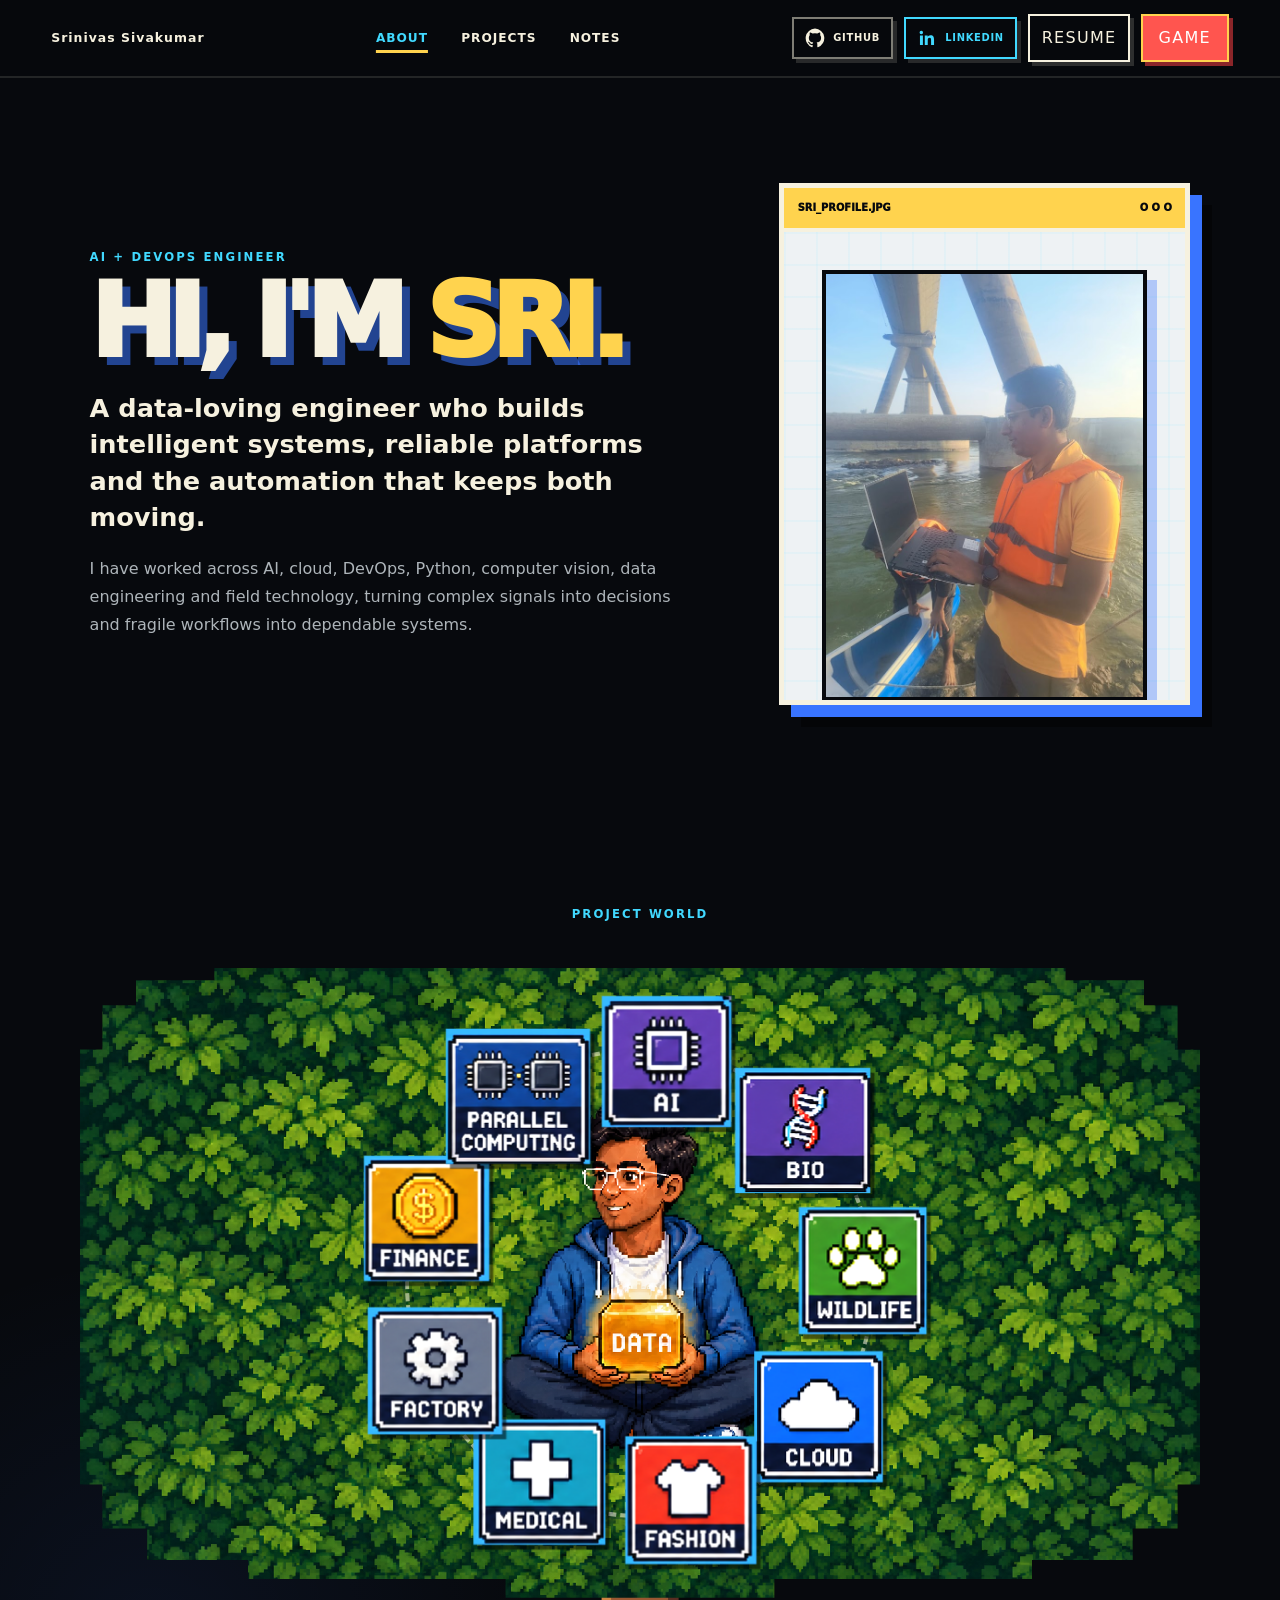
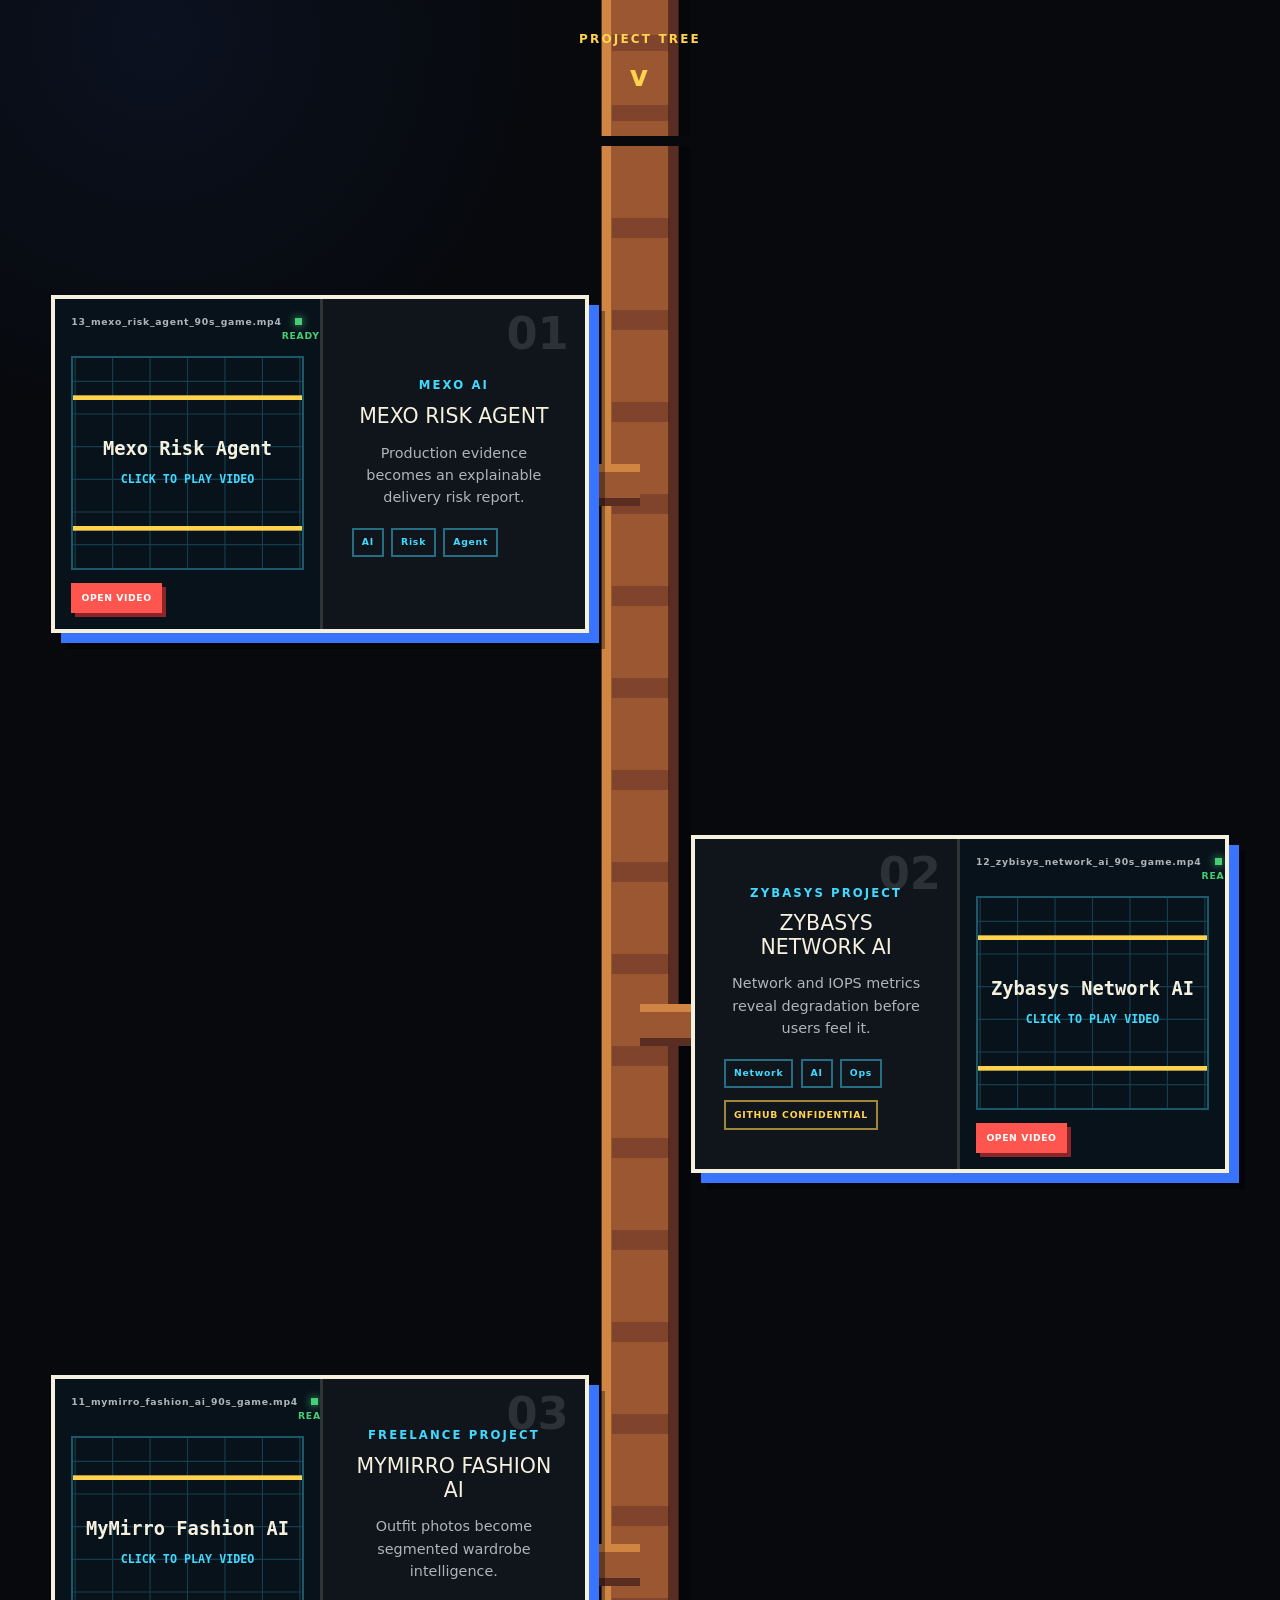
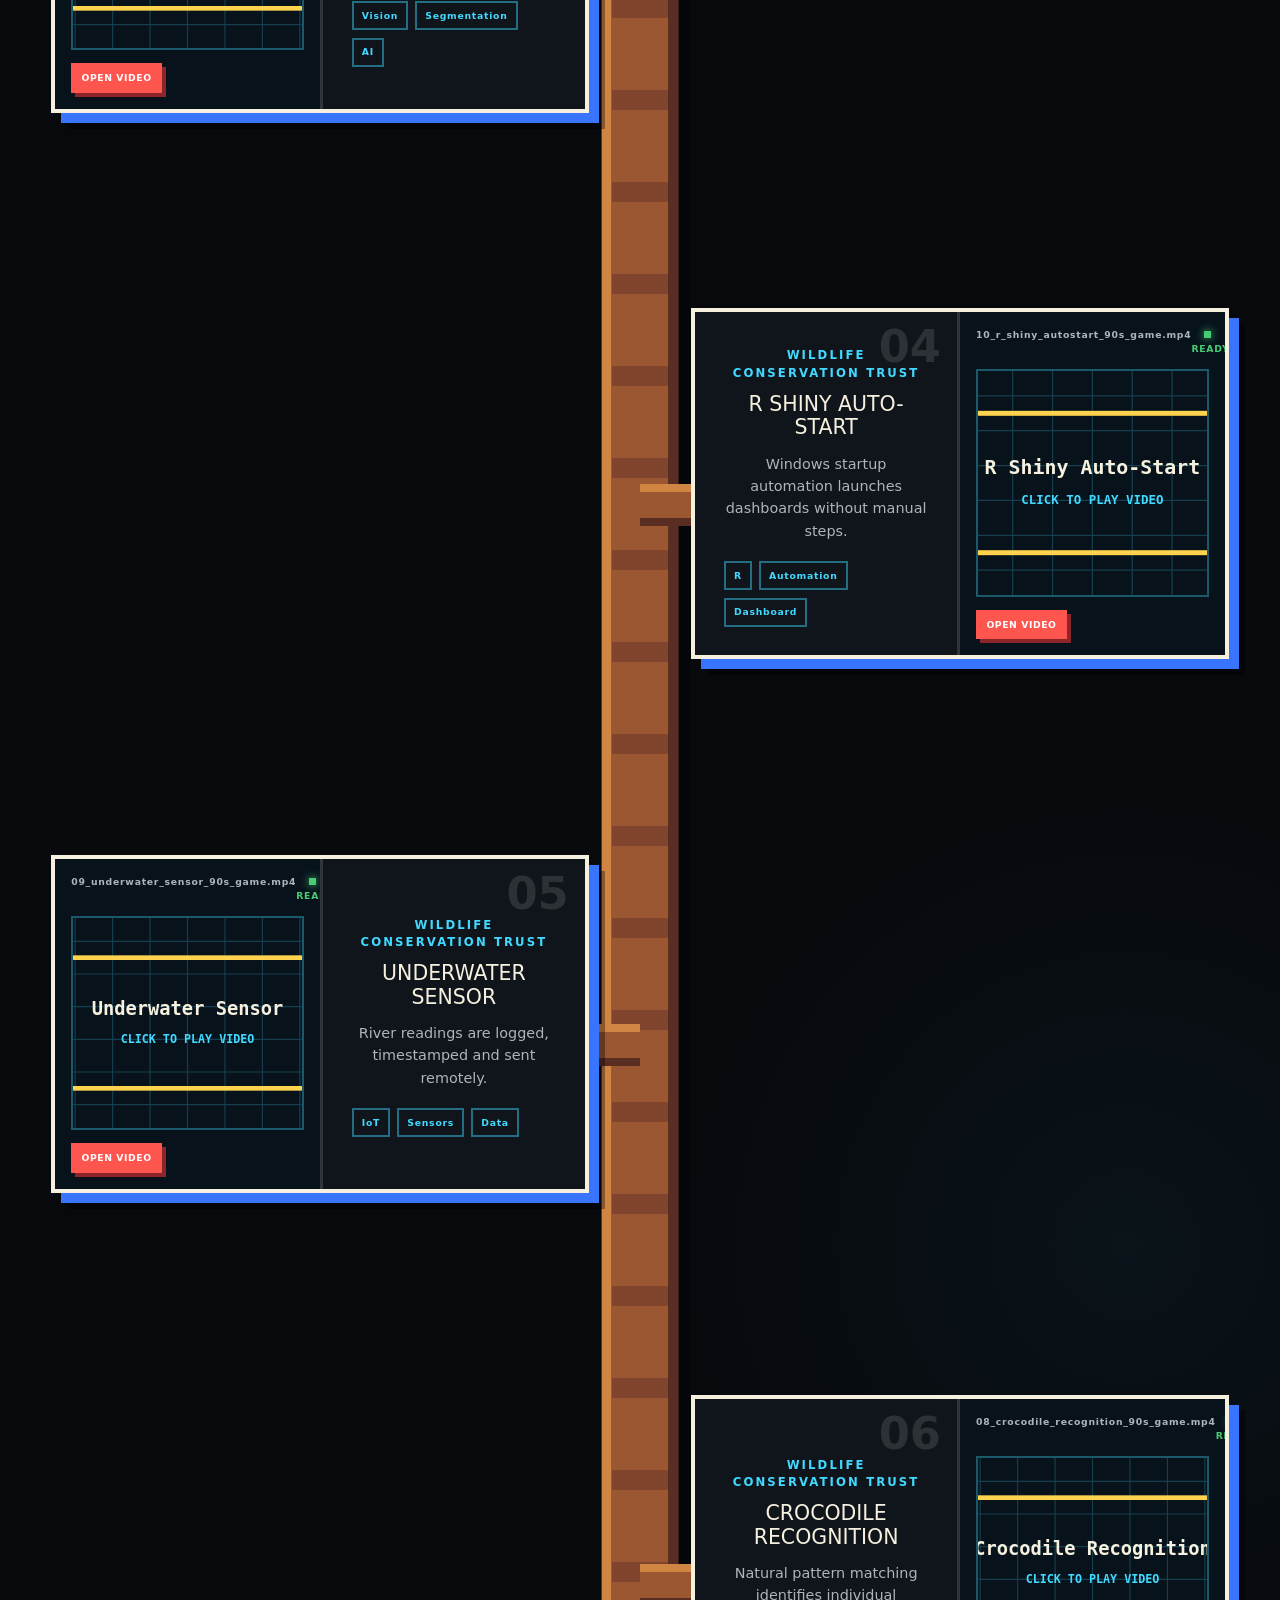
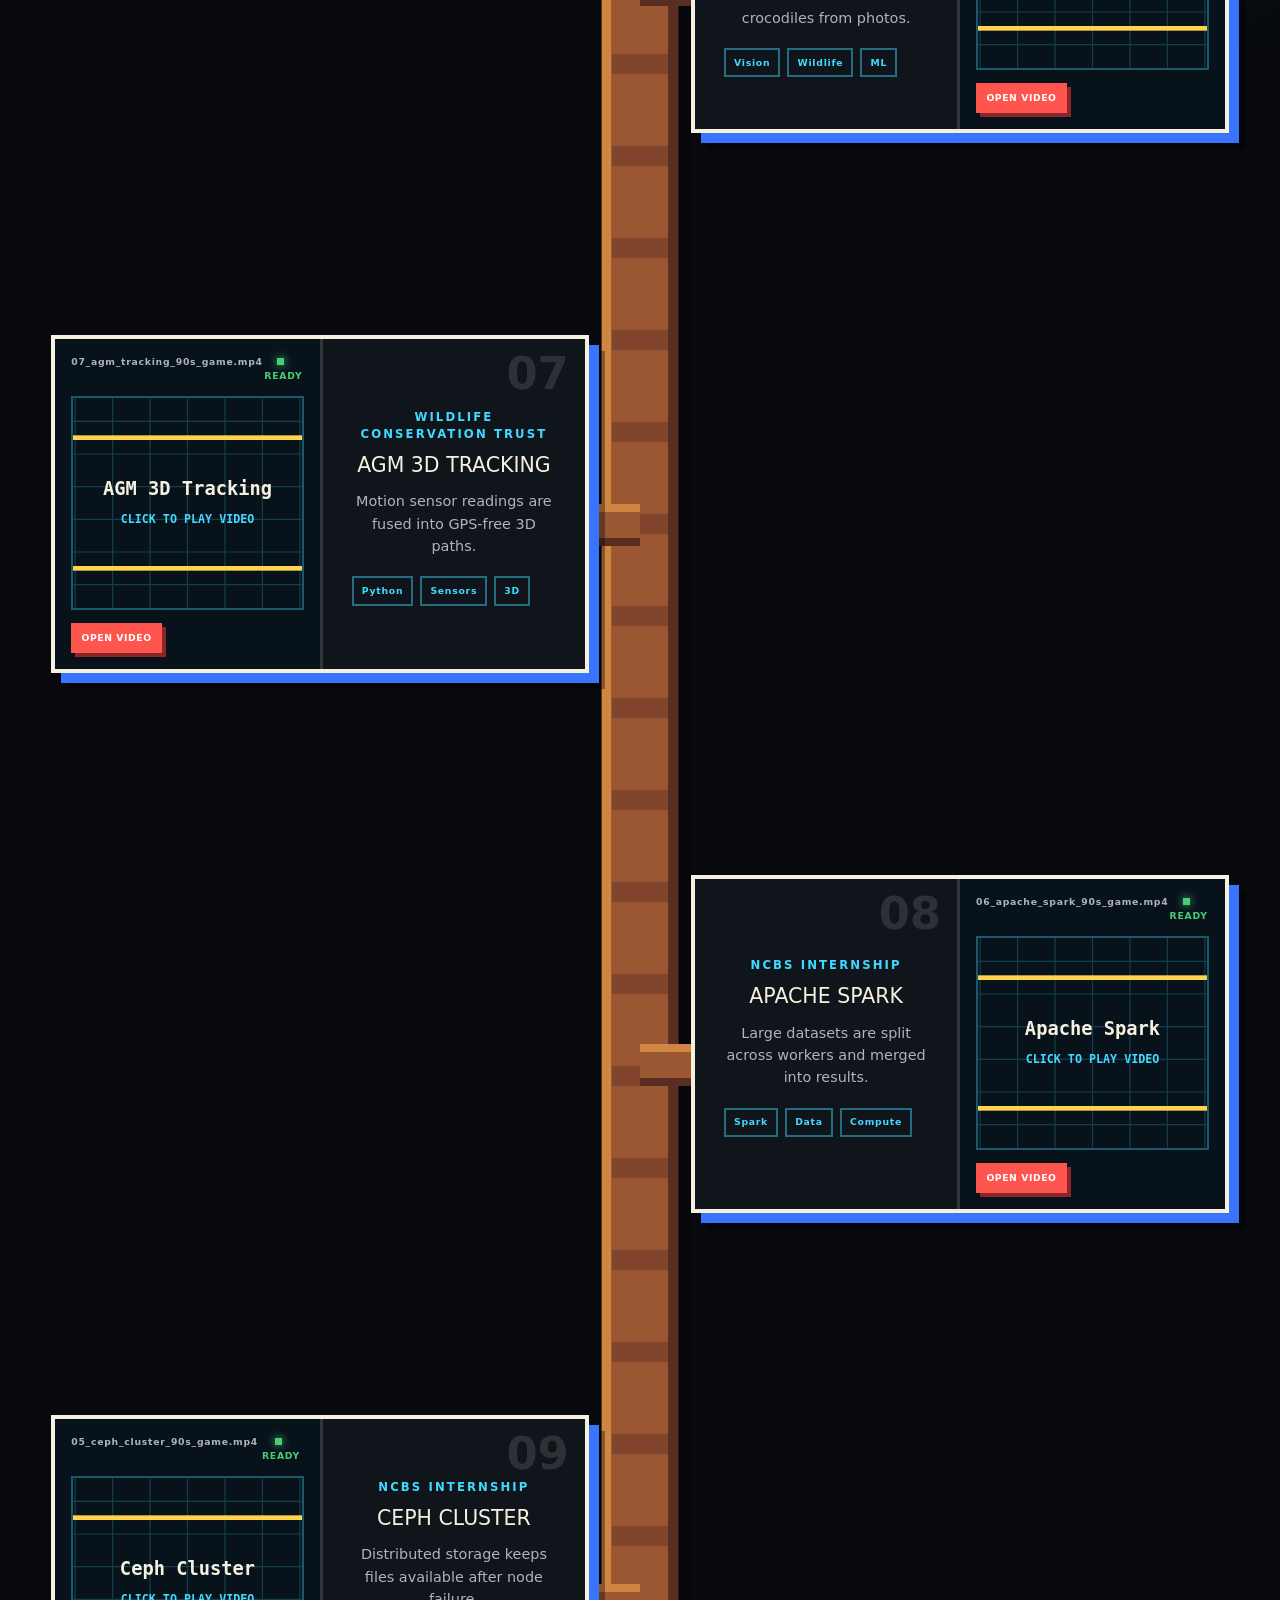
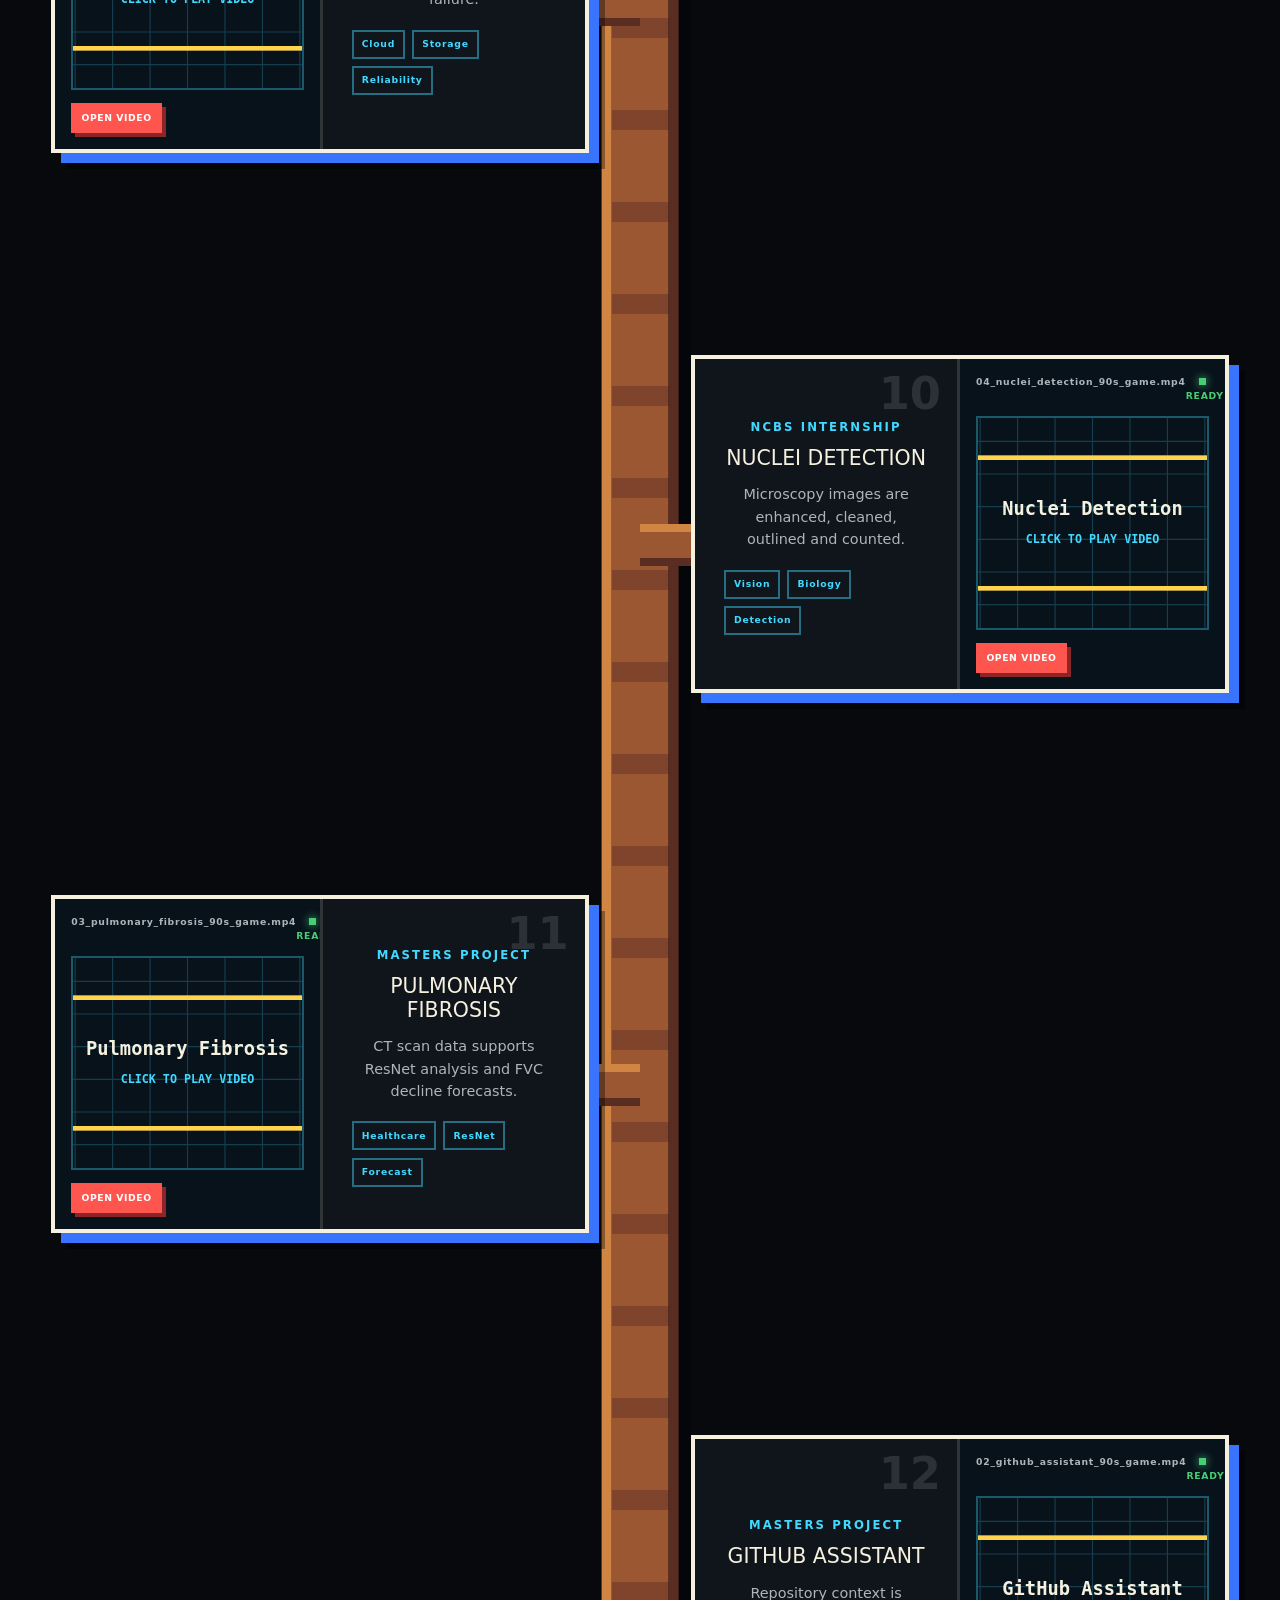
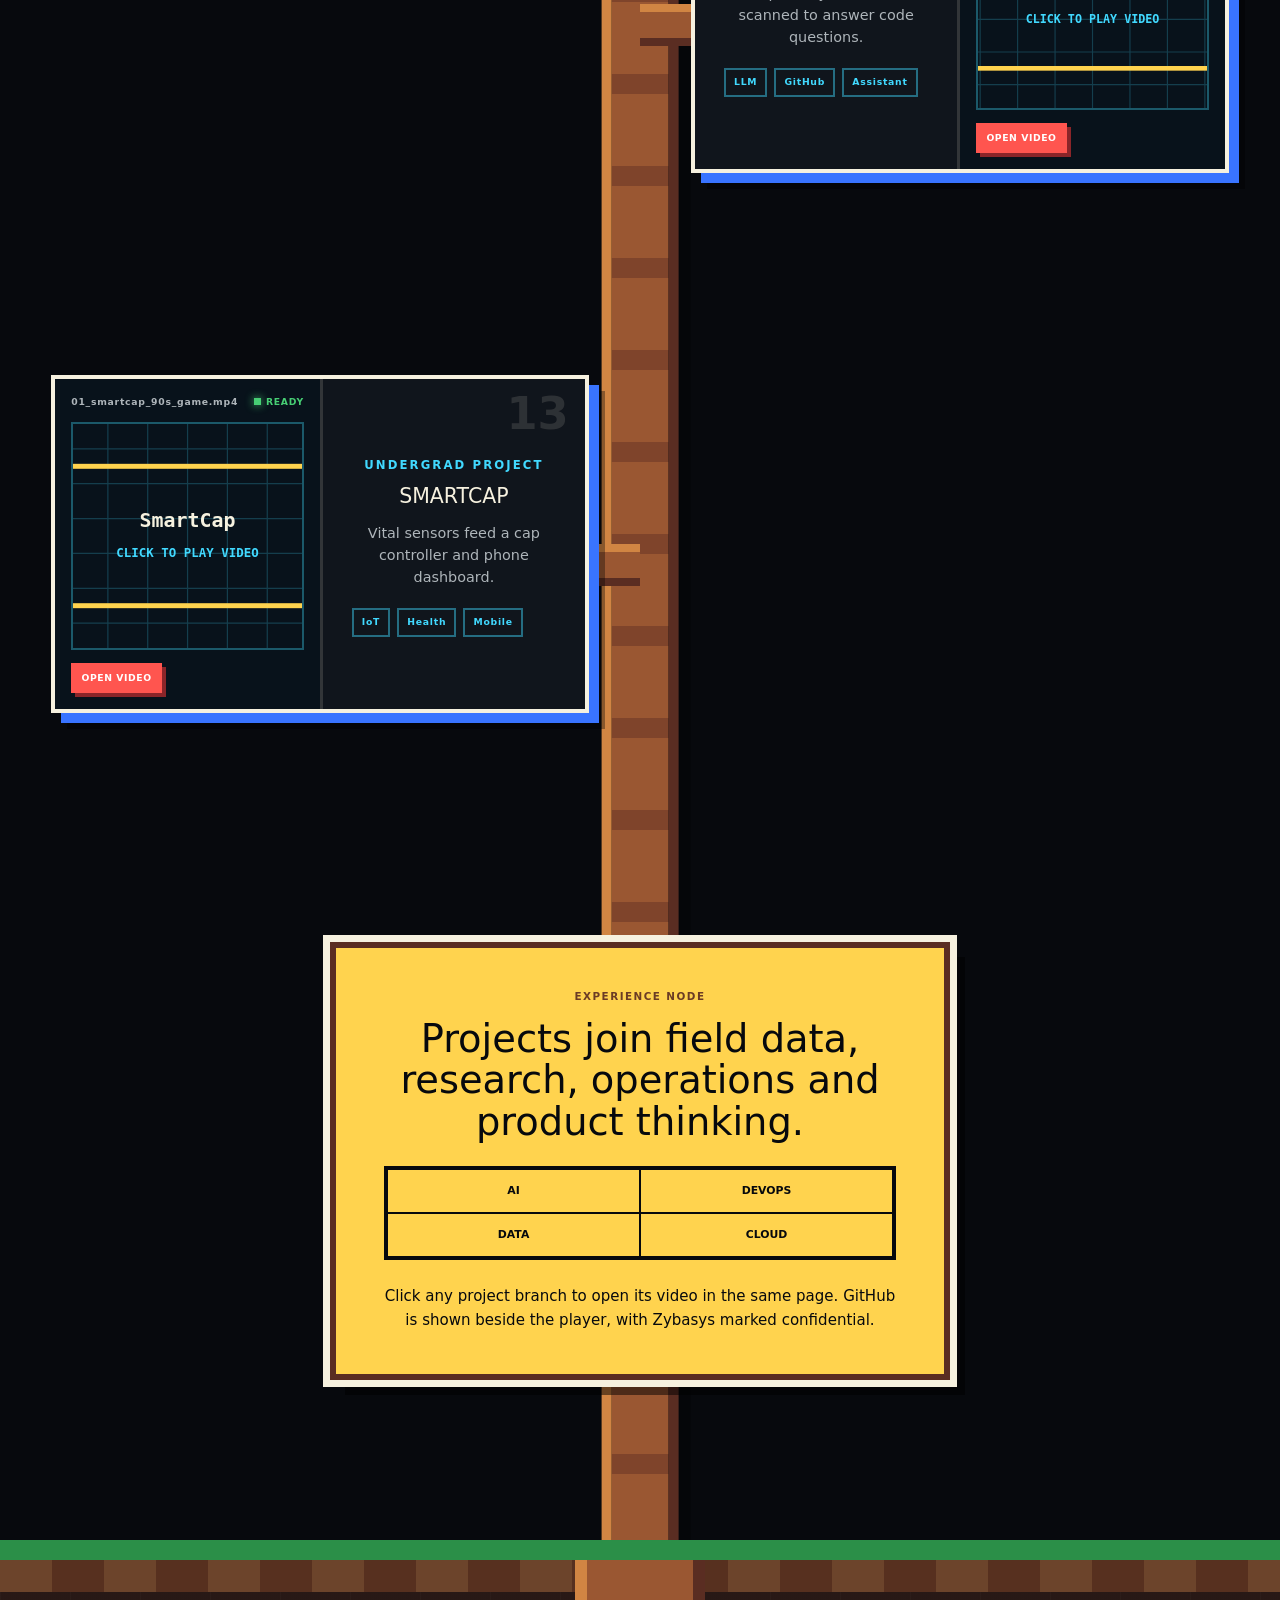
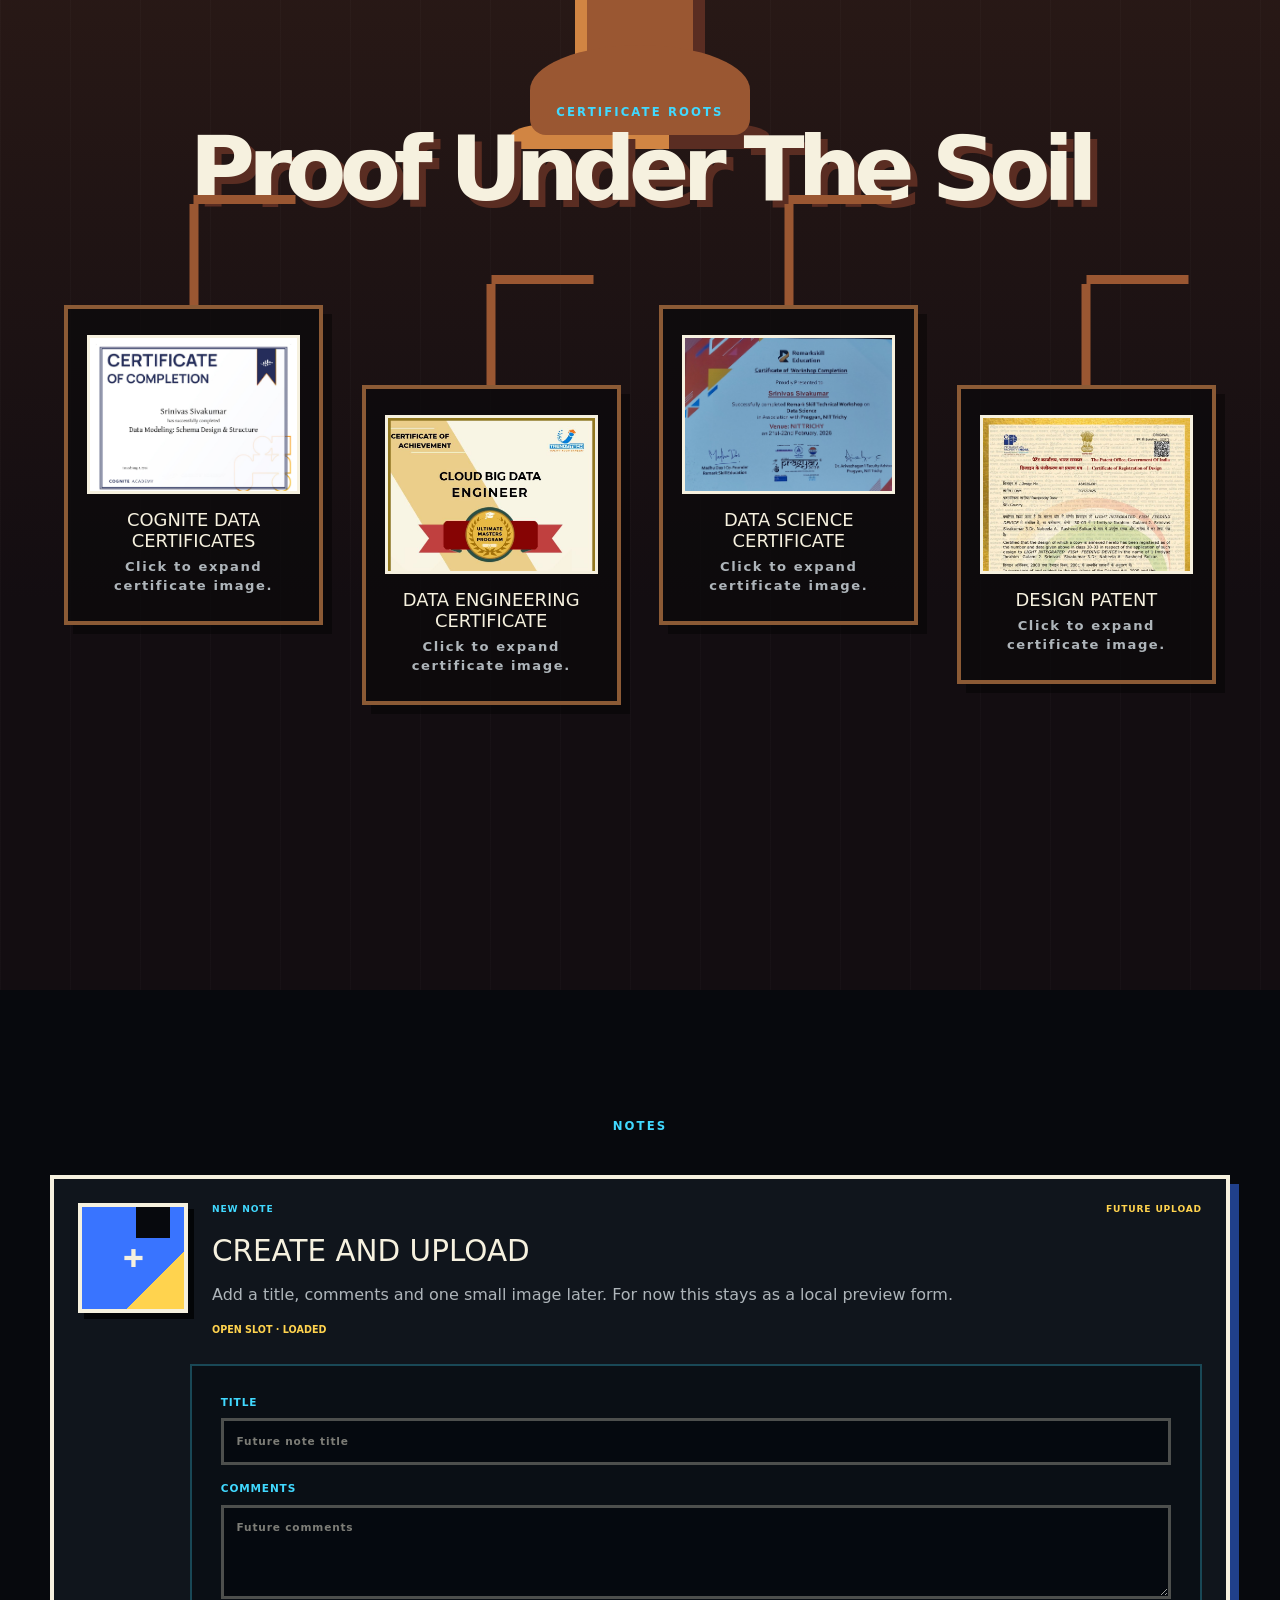
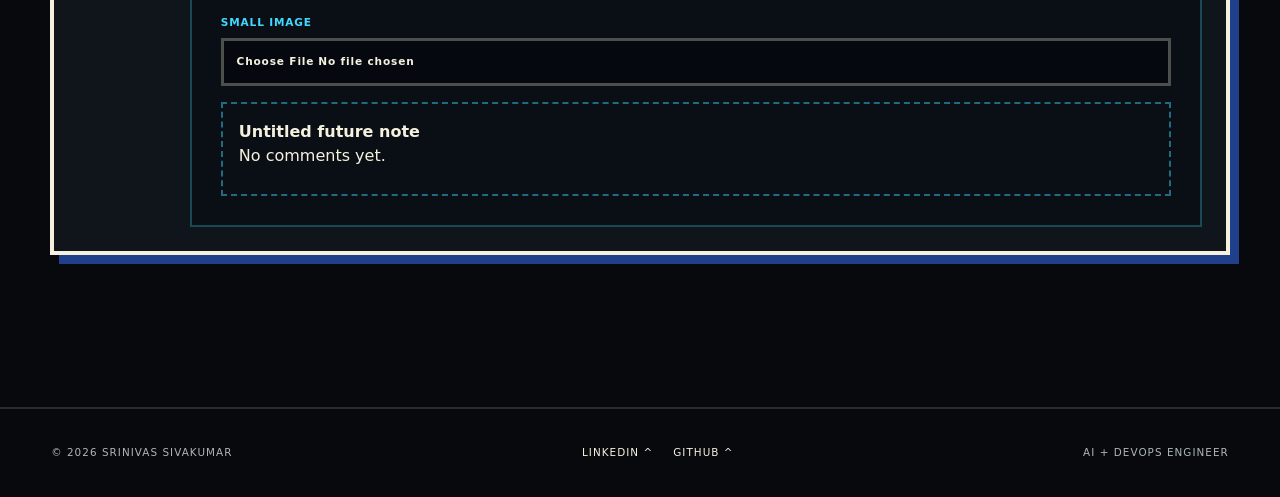
==== index.html @ 4caf58b6 "Publish portfolio" ====
<!DOCTYPE html>
<html lang="en">
<head>
  <meta charset="utf-8">
  <meta name="viewport" content="width=device-width, initial-scale=1">
  <title>Sri 90s Game Portfolio</title>
  <meta name="description" content="Srinivas Sivakumar's scrollable 90s game-inspired AI, data and DevOps portfolio.">
  <link rel="stylesheet" href="index-Bgo71Hl6.css">
  <link rel="stylesheet" href="portfolio-overrides.css">
</head>
<body class="antialiased">
  <header class="site-header">
    <a href="#about" class="brand" aria-label="Srinivas Sivakumar portfolio home">Srinivas Sivakumar</a>
    <nav aria-label="Primary navigation">
      <a href="#about" class="active">About</a>
      <a href="#projects">Projects</a>
      <a href="#notes">Notes</a>
    </nav>
    <div class="header-actions">
      <a class="social-link github-link" href="https://github.com/srinivassivakumar" target="_blank" rel="noreferrer" aria-label="Open Sri's GitHub profile">
        <svg aria-hidden="true" viewBox="0 0 24 24"><path fill="currentColor" d="M12 .7A11.5 11.5 0 0 0 8.36 23c.58.1.79-.25.79-.56v-2.02c-3.24.7-3.92-1.38-3.92-1.38-.53-1.35-1.29-1.71-1.29-1.71-1.05-.72.08-.71.08-.71 1.17.08 1.78 1.2 1.78 1.2 1.04 1.78 2.72 1.27 3.38.97.1-.75.4-1.27.74-1.56-2.58-.3-5.3-1.3-5.3-5.68 0-1.26.45-2.28 1.19-3.09-.12-.29-.52-1.47.11-3.05 0 0 .97-.31 3.16 1.18a10.9 10.9 0 0 1 5.76 0C17.03 5.1 18 5.42 18 5.42c.63 1.58.23 2.76.11 3.05.74.81 1.19 1.83 1.19 3.09 0 4.39-2.72 5.38-5.31 5.67.42.36.79 1.07.79 2.16v3.05c0 .31.21.67.8.56A11.5 11.5 0 0 0 12 .7Z"></path></svg>
        <span>GITHUB</span>
      </a>
      <a class="social-link linkedin-link" href="https://www.linkedin.com/in/srinivas-siva/" target="_blank" rel="noreferrer" aria-label="Open Sri's LinkedIn profile">
        <svg aria-hidden="true" viewBox="0 0 24 24"><path fill="currentColor" d="M20.45 20.45h-3.56v-5.57c0-1.33-.03-3.04-1.85-3.04-1.85 0-2.14 1.45-2.14 2.94v5.67H9.34V8.98h3.42v1.57h.05c.47-.9 1.64-1.85 3.37-1.85 3.61 0 4.27 2.37 4.27 5.46v6.29ZM5.32 7.41a2.07 2.07 0 1 1 0-4.13 2.07 2.07 0 0 1 0 4.13Zm1.78 13.04H3.54V8.98H7.1v11.47Z"></path></svg>
        <span>LINKEDIN</span>
      </a>
      <button class="header-button" type="button" data-open-resume>RESUME</button>
      <button class="header-button game-button" type="button" data-open-game>GAME</button>
    </div>
  </header>

  <main id="top">
    <section id="about" class="about-page page-section" aria-labelledby="about-title">
      <div class="about-hero">
        <div class="about-copy">
          <p class="eyebrow">AI + DEVOPS ENGINEER</p>
          <h1 id="about-title">Hi, I'm <span>Sri.</span></h1>
          <p class="about-lead">A data-loving engineer who builds intelligent systems, reliable platforms and the automation that keeps both moving.</p>
          <p class="about-detail">I have worked across AI, cloud, DevOps, Python, computer vision, data engineering and field technology, turning complex signals into decisions and fragile workflows into dependable systems.</p>
        </div>
        <div class="about-portrait" aria-label="Portrait of Sri">
          <div class="portrait-window">
            <div class="window-bar"><span>SRI_PROFILE.JPG</span><span>O O O</span></div>
            <div class="portrait-scene real-photo-scene">
              <img src="srimage.jpg" alt="Srinivas Sivakumar working on a laptop" class="real-portrait">
            </div>
          </div>
        </div>
      </div>

    </section>

    <section id="projects" class="project-page page-section" aria-label="Projects">
      <section class="project-hero">
        <p class="eyebrow">PROJECT WORLD</p>
        <div class="domain-canopy" aria-label="Sri at the center of project domains in a pixel-art tree canopy">
          <img src="domain-tree-canopy-v3.png" alt="Sri holding data at the center of an animated domain orbit" class="domain-canopy-art">
          <div class="domain-orbit" aria-hidden="true">
            <div class="orbit-track"></div>
            <div class="orbit-wheel" id="domainWheel"></div>
          </div>
          <ol class="domain-accessible-list" id="domainList"></ol>
          <span class="canopy-trunk-bridge" aria-hidden="true"></span>
        </div>
        <a href="#project-tree" class="scroll-cue">
          PROJECT TREE
          <span class="scroll-arrow">v</span>
        </a>
      </section>

      <section id="project-tree" class="journey" aria-label="Project tree from recent to oldest">
        <div id="projectRows"></div>
        <article class="experience-node">
          <p>EXPERIENCE NODE</p>
          <h2>Projects join field data, research, operations and product thinking.</h2>
          <div class="experience-grid">
            <span>AI</span>
            <span>DEVOPS</span>
            <span>DATA</span>
            <span>CLOUD</span>
          </div>
          <p class="experience-copy">Click any project branch to open its video in the same page. GitHub is shown beside the player, with Zybasys marked confidential.</p>
        </article>
      </section>

      <section class="underground" aria-labelledby="cert-title">
        <div class="ground-line"></div>
        <div class="root-hub"></div>
        <p class="eyebrow">CERTIFICATE ROOTS</p>
        <h2 id="cert-title">Proof Under The Soil</h2>
        <div class="roots-grid" id="certificateRoots"></div>
      </section>
    </section>

    <section id="notes" class="notes-page page-section" aria-label="Notes">
      <section class="notes-hero">
        <p class="eyebrow">NOTES</p>
      </section>
      <section class="save-slots" aria-label="Create a future note">
        <details class="note-card" open>
          <summary>
            <span class="save-icon"><span>+</span></span>
            <span class="note-summary">
              <span class="note-meta"><span>NEW NOTE</span><span>FUTURE UPLOAD</span></span>
              <h2>Create and Upload</h2>
              <p>Add a title, comments and one small image later. For now this stays as a local preview form.</p>
              <span class="open-note">OPEN SLOT</span>
            </span>
          </summary>
          <div class="note-body note-form">
            <label>
              Title
              <input id="noteTitle" type="text" placeholder="Future note title">
            </label>
            <label>
              Comments
              <textarea id="noteComments" rows="4" placeholder="Future comments"></textarea>
            </label>
            <label>
              Small Image
              <input id="noteImage" type="file" accept="image/*">
            </label>
            <div class="note-preview" id="notePreview" aria-live="polite"></div>
          </div>
        </details>
      </section>
    </section>
  </main>

  <footer>
    <span>© 2026 SRINIVAS SIVAKUMAR</span>
    <div class="footer-links">
      <a href="https://www.linkedin.com/in/srinivas-siva/" target="_blank" rel="noreferrer">LINKEDIN ^</a>
      <a href="https://github.com/srinivassivakumar" target="_blank" rel="noreferrer">GITHUB ^</a>
    </div>
    <span>AI + DEVOPS ENGINEER</span>
  </footer>

  <div class="modal-overlay" id="resumeModal" role="dialog" aria-modal="true" aria-labelledby="resumeModalTitle" hidden>
    <div class="media-modal resume-modal">
      <div class="modal-titlebar">
        <div><span>PDF VIEWER</span><strong id="resumeModalTitle">Resume_Srinivas_Sivakumar.pdf</strong></div>
        <div class="modal-actions">
          <a class="modal-download" href="Resume_Srinivas_Sivakumar.pdf" download>DOWNLOAD PDF</a>
          <button type="button" data-close-modal aria-label="Close resume">x</button>
        </div>
      </div>
      <object data="Resume_Srinivas_Sivakumar.pdf" type="application/pdf">
        <p>Your browser cannot preview the PDF here. Use the download button above.</p>
      </object>
    </div>
  </div>

  <div class="modal-overlay" id="projectModal" role="dialog" aria-modal="true" aria-labelledby="projectModalTitle" hidden>
    <div class="media-modal project-video-modal">
      <div class="modal-titlebar">
        <div><span>PROJECT VIDEO</span><strong id="projectModalTitle">Project</strong></div>
        <button type="button" data-close-modal aria-label="Close project video">x</button>
      </div>
      <div class="project-modal-body">
        <video id="projectVideo" controls playsinline></video>
        <aside>
          <a id="projectGithub" class="github-badge" target="_blank" rel="noreferrer">
            <svg aria-hidden="true" viewBox="0 0 24 24"><path fill="currentColor" d="M12 .7A11.5 11.5 0 0 0 8.36 23c.58.1.79-.25.79-.56v-2.02c-3.24.7-3.92-1.38-3.92-1.38-.53-1.35-1.29-1.71-1.29-1.71-1.05-.72.08-.71.08-.71 1.17.08 1.78 1.2 1.78 1.2 1.04 1.78 2.72 1.27 3.38.97.1-.75.4-1.27.74-1.56-2.58-.3-5.3-1.3-5.3-5.68 0-1.26.45-2.28 1.19-3.09-.12-.29-.52-1.47.11-3.05 0 0 .97-.31 3.16 1.18a10.9 10.9 0 0 1 5.76 0C17.03 5.1 18 5.42 18 5.42c.63 1.58.23 2.76.11 3.05.74.81 1.19 1.83 1.19 3.09 0 4.39-2.72 5.38-5.31 5.67.42.36.79 1.07.79 2.16v3.05c0 .31.21.67.8.56A11.5 11.5 0 0 0 12 .7Z"></path></svg>
            <span>OPEN GITHUB</span>
          </a>
          <p id="projectConfidential" class="private-note" hidden>CONFIDENTIAL</p>
          <p id="projectMeta"></p>
        </aside>
      </div>
    </div>
  </div>

  <div class="modal-overlay" id="certificateModal" role="dialog" aria-modal="true" aria-labelledby="certificateModalTitle" hidden>
    <div class="media-modal certificate-modal">
      <div class="modal-titlebar">
        <div><span>CERTIFICATE</span><strong id="certificateModalTitle">Certificate</strong></div>
        <button type="button" data-close-modal aria-label="Close certificate">x</button>
      </div>
      <img id="certificateImage" alt="">
      <a id="certificateLink" class="modal-download" target="_blank" rel="noreferrer">OPEN LINKEDIN POST</a>
    </div>
  </div>

  <div class="game-overlay transparent-game" id="gameOverlay" role="dialog" aria-modal="true" aria-labelledby="gameTitle" hidden>
    <div class="game-shell">
      <div class="game-titlebar">
        <div><span>TECH BREAKER</span><strong id="gameTitle">QUESTION ARKANOID</strong></div>
        <button type="button" data-close-game aria-label="Close game">x</button>
      </div>
      <div class="game-hud" aria-live="polite">
        <span>SCORE <strong id="gameScore">0</strong></span>
        <span>QUESTION <strong id="gameRound">01</strong></span>
        <span>PADDLE <strong id="gamePaddle">100%</strong></span>
        <span>SPEED <strong id="gameSpeed">1.0x</strong></span>
      </div>
      <div class="game-question-bar">
        <span id="questionTopic">AI</span>
        <strong id="questionText">Break a brick to release two answer drops.</strong>
      </div>
      <div class="game-stage">
        <canvas id="gameCanvas" width="820" height="470" aria-label="Arkanoid answer-catching game board"></canvas>
        <div class="game-panel intro-panel" id="gameIntro">
          <p class="eyebrow">READY?</p>
          <h2>BREAK BRICK.<br>CATCH ANSWER.</h2>
          <p>Break a brick, keep the ball alive, and catch the correct falling answer. Right answers rebuild the paddle; wrong answers make it smaller.</p>
          <button type="button" id="startGame">START GAME</button>
          <span>LEFT / RIGHT / MOUSE / TOUCH</span>
        </div>
      </div>
      <p class="game-help">Questions and answer positions are shuffled. Every broken brick adds a small speed increase. Escape closes the game.</p>
    </div>
  </div>

  <script src="portfolio-actions.js"></script>
</body>
</html>
---- index-Bgo71Hl6.css ----
/*! tailwindcss v4.2.1 | MIT License | https://tailwindcss.com */
@layer theme{:root,:host{--font-sans:ui-sans-serif, system-ui, sans-serif, "Apple Color Emoji", "Segoe UI Emoji", "Segoe UI Symbol", "Noto Color Emoji";--font-mono:ui-monospace, SFMono-Regular, Menlo, Monaco, Consolas, "Liberation Mono", "Courier New", monospace;--spacing:.25rem;--default-font-family:var(--font-sans);--default-mono-font-family:var(--font-mono)}}@layer base{*,:after,:before,::backdrop{box-sizing:border-box;border:0 solid;margin:0;padding:0}::file-selector-button{box-sizing:border-box;border:0 solid;margin:0;padding:0}html,:host{-webkit-text-size-adjust:100%;tab-size:4;line-height:1.5;font-family:var(--default-font-family,ui-sans-serif, system-ui, sans-serif, "Apple Color Emoji", "Segoe UI Emoji", "Segoe UI Symbol", "Noto Color Emoji");font-feature-settings:var(--default-font-feature-settings,normal);font-variation-settings:var(--default-font-variation-settings,normal);-webkit-tap-highlight-color:transparent}hr{height:0;color:inherit;border-top-width:1px}abbr:where([title]){-webkit-text-decoration:underline dotted;text-decoration:underline dotted}h1,h2,h3,h4,h5,h6{font-size:inherit;font-weight:inherit}a{color:inherit;-webkit-text-decoration:inherit;-webkit-text-decoration:inherit;-webkit-text-decoration:inherit;-webkit-text-decoration:inherit;text-decoration:inherit}b,strong{font-weight:bolder}code,kbd,samp,pre{font-family:var(--default-mono-font-family,ui-monospace, SFMono-Regular, Menlo, Monaco, Consolas, "Liberation Mono", "Courier New", monospace);font-feature-settings:var(--default-mono-font-feature-settings,normal);font-variation-settings:var(--default-mono-font-variation-settings,normal);font-size:1em}small{font-size:80%}sub,sup{vertical-align:baseline;font-size:75%;line-height:0;position:relative}sub{bottom:-.25em}sup{top:-.5em}table{text-indent:0;border-color:inherit;border-collapse:collapse}:-moz-focusring{outline:auto}progress{vertical-align:baseline}summary{display:list-item}ol,ul,menu{list-style:none}img,svg,video,canvas,audio,iframe,embed,object{vertical-align:middle;display:block}img,video{max-width:100%;height:auto}button,input,select,optgroup,textarea{font:inherit;font-feature-settings:inherit;font-variation-settings:inherit;letter-spacing:inherit;color:inherit;opacity:1;background-color:#0000;border-radius:0}::file-selector-button{font:inherit;font-feature-settings:inherit;font-variation-settings:inherit;letter-spacing:inherit;color:inherit;opacity:1;background-color:#0000;border-radius:0}:where(select:is([multiple],[size])) optgroup{font-weight:bolder}:where(select:is([multiple],[size])) optgroup option{padding-inline-start:20px}::file-selector-button{margin-inline-end:4px}::placeholder{opacity:1}@supports (not ((-webkit-appearance:-apple-pay-button))) or (contain-intrinsic-size:1px){::placeholder{color:currentColor}@supports (color:color-mix(in lab, red, red)){::placeholder{color:color-mix(in oklab, currentcolor 50%, transparent)}}}textarea{resize:vertical}::-webkit-search-decoration{-webkit-appearance:none}::-webkit-date-and-time-value{min-height:1lh;text-align:inherit}::-webkit-datetime-edit{display:inline-flex}::-webkit-datetime-edit-fields-wrapper{padding:0}::-webkit-datetime-edit{padding-block:0}::-webkit-datetime-edit-year-field{padding-block:0}::-webkit-datetime-edit-month-field{padding-block:0}::-webkit-datetime-edit-day-field{padding-block:0}::-webkit-datetime-edit-hour-field{padding-block:0}::-webkit-datetime-edit-minute-field{padding-block:0}::-webkit-datetime-edit-second-field{padding-block:0}::-webkit-datetime-edit-millisecond-field{padding-block:0}::-webkit-datetime-edit-meridiem-field{padding-block:0}::-webkit-calendar-picker-indicator{line-height:1}:-moz-ui-invalid{box-shadow:none}button,input:where([type=button],[type=reset],[type=submit]){appearance:button}::file-selector-button{appearance:button}::-webkit-inner-spin-button{height:auto}::-webkit-outer-spin-button{height:auto}[hidden]:where(:not([hidden=until-found])){display:none!important}}@layer components;@layer utilities{.invisible{visibility:hidden}.visible{visibility:visible}.relative{position:relative}.static{position:static}.start{inset-inline-start:var(--spacing)}.isolate{isolation:isolate}.container{width:100%}@media (width>=40rem){.container{max-width:40rem}}@media (width>=48rem){.container{max-width:48rem}}@media (width>=64rem){.container{max-width:64rem}}@media (width>=80rem){.container{max-width:80rem}}@media (width>=96rem){.container{max-width:96rem}}.table{display:table}.shrink{flex-shrink:1}.antialiased{-webkit-font-smoothing:antialiased;-moz-osx-font-smoothing:grayscale}}:root{--ink:#07090d;--panel:#10151c;--panel-soft:#171f29;--paper:#f6f1df;--muted:#aeb5ba;--cyan:#41d9ff;--blue:#3974ff;--yellow:#ffd34e;--red:#ff554f;--green:#47ce74;--leaf-dark:#123e2a;--leaf:#217b44;--leaf-light:#53b65e;--wood-dark:#5a2d22;--wood:#9a5732;--wood-light:#d18543}*{box-sizing:border-box}html{scroll-behavior:smooth;background:var(--ink)}body{background:radial-gradient(circle at 12% 14%, #3974ff14, transparent 24rem), radial-gradient(circle at 88% 38%, #41d9ff0d, transparent 28rem), var(--ink);color:var(--paper);font-family:var(--font-geist-mono), "Courier New", monospace;margin:0;overflow-x:hidden}a{color:inherit;text-decoration:none}button,a{-webkit-tap-highlight-color:transparent}::selection{color:var(--ink);background:var(--yellow)}.site-header{z-index:50;-webkit-backdrop-filter:blur(18px);backdrop-filter:blur(18px);background:#07090de6;border-bottom:2px solid #f6f1df1f;align-items:center;gap:clamp(1.25rem,4vw,4rem);min-height:78px;padding:0 clamp(1rem,4vw,4rem);display:flex;position:sticky;top:0}.brand{letter-spacing:.08em;flex:none;font-weight:900}.brand span{color:var(--cyan)}.site-header nav{letter-spacing:.08em;text-transform:uppercase;align-items:center;gap:clamp(1rem,2.6vw,2.8rem);margin:0 auto;font-size:.76rem;font-weight:700;display:flex}.header-actions{flex:none;align-items:center;gap:.65rem;display:flex}.social-link{letter-spacing:.07em;border:2px solid #f6f1df80;align-items:center;gap:.5rem;min-height:42px;padding:.5rem .72rem;font-size:.62rem;font-weight:900;display:inline-flex;box-shadow:4px 4px #f6f1df24}.social-link svg{flex:none;width:20px;height:20px}.social-link.linkedin-link{border-color:var(--cyan);color:var(--cyan)}.header-button{border:2px solid var(--paper);min-width:88px;color:var(--paper);font:900 .62rem/1 var(--font-geist-mono), monospace;letter-spacing:.08em;text-align:center;cursor:pointer;background:0 0;padding:.62rem .75rem;box-shadow:4px 4px #f6f1df29}.header-button.game-button{border-color:var(--yellow);background:var(--red);color:#fff;box-shadow:4px 4px #8b2529}.site-header a{transition:color .16s}.site-header a:hover,.site-header a:focus-visible,.site-header button:hover,.site-header button:focus-visible,.site-header .active{color:var(--cyan)}.site-header .active{text-decoration:underline;-webkit-text-decoration-color:var(--yellow);-webkit-text-decoration-color:var(--yellow);-webkit-text-decoration-color:var(--yellow);text-decoration-color:var(--yellow);text-underline-offset:8px;text-decoration-thickness:3px}.project-hero{text-align:center;flex-direction:column;justify-content:center;align-items:center;min-height:calc(100vh - 78px);padding:6rem 1.5rem 8rem;display:flex;position:relative}.project-hero:before{z-index:-1;content:"";background-image:linear-gradient(#41d9ff09 1px,#0000 1px),linear-gradient(90deg,#41d9ff09 1px,#0000 1px);background-size:48px 48px;position:absolute;inset:0;-webkit-mask-image:linear-gradient(#000 10%,#0000 92%);mask-image:linear-gradient(#000 10%,#0000 92%)}.eyebrow,.project-stage{color:var(--cyan);letter-spacing:.18em;text-transform:uppercase;margin:0;font-size:.73rem;font-weight:800}.project-hero h1,.underground>h2{color:var(--paper);font-family:var(--font-geist-mono), monospace;letter-spacing:-.08em;text-shadow:7px 7px #3974ff85;margin:.45rem 0 0;font-size:clamp(3rem,8vw,7.7rem);font-weight:900;line-height:.9}.hero-copy{width:min(740px,92vw);color:var(--muted);font-family:var(--font-geist-sans), Arial, sans-serif;margin:1.5rem auto 3.5rem;font-size:clamp(1rem,1.5vw,1.2rem);line-height:1.7}.domain-canopy{--orbit-radius:clamp(250px, 29vw, 350px);border:8px solid var(--paper);width:min(1120px,94vw);height:clamp(650px,72vw,860px);box-shadow:0 0 0 8px var(--blue), 18px 18px 0 #00000080;clip-path:polygon(3% 0,97% 0,97% 2%,100% 2%,100% 98%,97% 98%,97% 100%,3% 100%,3% 98%,0 98%,0 2%,3% 2%);isolation:isolate;background:linear-gradient(#ffffff0b 2px,#0000 2px) 0 0/42px 42px,linear-gradient(90deg,#ffffff0b 2px,#0000 2px) 0 0/42px 42px,linear-gradient(#299ff1 0%,#54c7f2 70%,#90d97a 70%,#1c663c 72%,#111820 72%);margin:-1.25rem auto 0;position:relative;overflow:hidden}.canopy-sky,.domain-orbit,.orbit-wheel,.orbit-track{position:absolute;inset:0}.canopy-sky{z-index:-1}.pixel-cloud{width:52px;height:18px;image-rendering:pixelated;background:#ffffffe6;position:absolute;box-shadow:18px -14px #ffffffe6,40px 0 #ffffffe6,58px 0 #ffffffb8}.cloud-one{top:14%;left:8%}.cloud-two{top:8%;right:14%;transform:scale(.7)}.cloud-three{top:50%;right:5%;transform:scale(.55)}.domain-orbit{z-index:3;pointer-events:none}.orbit-track{width:calc(var(--orbit-radius) * 2);height:calc(var(--orbit-radius) * 2);border:4px dashed #ffffffc7;border-radius:50%;margin:auto;box-shadow:0 0 24px #ffffff29}.orbit-wheel{width:0;height:0;margin:auto;animation:40s linear infinite orbit-wheel}.orbit-node{--angle:90deg;--counter-angle:-90deg;--focus-delay:-40s;width:0;height:0;transform:rotate(var(--angle)) translateX(var(--orbit-radius));transform-origin:0 0;position:absolute}.domain-badge{color:#fff;width:clamp(92px,9vw,124px);min-height:clamp(74px,7.4vw,98px);transform:translate(-50%, -50%) rotate(var(--counter-angle));animation:40s linear infinite counter-orbit,40s linear infinite badge-focus;animation-delay:0s, var(--focus-delay);background:#452a8d;border:4px solid #f7f2df;place-items:center;animation-fill-mode:both;display:grid;position:absolute;top:0;left:0;overflow:hidden;box-shadow:0 0 0 4px #121927,7px 7px #00000061}.domain-icon{text-shadow:3px 3px #00000047;place-items:center;width:100%;min-height:47px;font-size:clamp(1.1rem,2.1vw,1.85rem);font-weight:1000;line-height:1;display:grid}.domain-name{letter-spacing:.04em;text-align:center;text-transform:uppercase;background:#111827;border-top:3px solid #ffffffd1;place-items:center;width:100%;min-height:28px;padding:.3rem .25rem;font-size:clamp(.55rem,.82vw,.74rem);font-weight:1000;line-height:1.1;display:grid}.badge-cyan{background:#168db5}.badge-green{background:#2f8e42}.badge-blue{background:#2c62c4}.badge-red{background:#cc473e}.badge-slate{background:#627084}.badge-gold{background:#d99012}.badge-indigo{background:#3640a1}.badge-orange{background:#e16c24}.avatar-stage{z-index:2;width:clamp(280px,37vw,475px);position:absolute;bottom:17%;right:50%;transform:translate(50%)}.avatar-glow{z-index:-1;filter:blur(12px);background:radial-gradient(circle,#ffd34e85,#41d9ff1f 48%,#0000 72%);border-radius:48%;position:absolute;inset:22% 17% 8%}.sri-canopy-avatar{filter:drop-shadow(10px 14px #080e1859);width:100%;height:auto;image-rendering:pixelated;display:block}.data-cube{z-index:3;aspect-ratio:1;color:#fff;letter-spacing:.05em;text-shadow:3px 3px #a53b13;place-items:center;width:30%;font-size:clamp(.8rem,1.4vw,1.2rem);font-weight:1000;display:grid;position:absolute;top:58%;right:50%;transform:translate(50%,-50%)rotate(-2deg)}.domain-spotlight{z-index:6;pointer-events:none;width:min(480px,86%);height:78px;position:absolute;bottom:2.4%;right:50%;transform:translate(50%)}.spotlight-item{border:4px solid var(--paper);opacity:0;animation:40s step-end infinite spotlight-cycle;animation-delay:var(--focus-delay);background:#080e18f0;grid-template-columns:auto 1fr;align-items:center;padding:.75rem 1.25rem;display:grid;position:absolute;inset:0;transform:translateY(16px)scale(.92);box-shadow:7px 7px #0006}.spotlight-item span{color:var(--cyan);letter-spacing:.12em;writing-mode:vertical-rl;font-size:.58rem;font-weight:900}.spotlight-item strong{letter-spacing:-.04em;text-transform:uppercase;font-size:clamp(1.25rem,3vw,2.15rem);font-weight:1000;line-height:.95}.spotlight-gold strong,.spotlight-orange strong{color:var(--yellow)}.spotlight-cyan strong,.spotlight-blue strong{color:var(--cyan)}.spotlight-green strong{color:#8dff9d}.spotlight-red strong{color:#ff9a92}.spotlight-violet strong,.spotlight-purple strong,.spotlight-indigo strong{color:#cbb8ff}.domain-accessible-list{clip:rect(0 0 0 0);white-space:nowrap;width:1px;height:1px;position:absolute;overflow:hidden}@keyframes orbit-wheel{to{transform:rotate(-360deg)}}@keyframes counter-orbit{to{rotate:360deg}}@keyframes badge-focus{0%,7%,to{filter:brightness(1.15);scale:1.22}10%,97%{filter:brightness(.82);scale:.82}}@keyframes spotlight-cycle{0%,9.9%{opacity:1;transform:translateY(0)scale(1)}10%,to{opacity:0;transform:translateY(16px)scale(.92)}}.scroll-cue{color:var(--yellow);letter-spacing:.18em;flex-direction:column;align-items:center;gap:.5rem;margin-top:2rem;font-size:.75rem;font-weight:900;display:flex}.scroll-arrow{font-size:1.75rem;animation:1.4s steps(2,end) infinite bob}@keyframes bob{50%{transform:translateY(8px)}}.journey{isolation:isolate;width:min(1500px,100%);margin:0 auto;padding:7rem clamp(1.25rem,4vw,4rem) 8rem;position:relative}.journey:before{z-index:-2;border-right:10px solid var(--wood-dark);border-left:10px solid var(--wood-light);background:repeating-linear-gradient(to bottom, var(--wood) 0, var(--wood) 72px, #7f442b 72px, #7f442b 92px);content:"";width:clamp(58px,6vw,92px);position:absolute;top:0;bottom:0;left:50%;transform:translate(-50%);box-shadow:12px 0 #00000047}.trunk-label{z-index:-1;border:3px solid var(--wood-dark);background:var(--yellow);width:fit-content;color:var(--ink);letter-spacing:.1em;box-shadow:5px 5px 0 var(--wood-dark);margin:0 auto 2rem;padding:.55rem .8rem;font-size:.66rem;font-weight:900;position:sticky;top:110px}.project-row{grid-template-columns:minmax(0,1fr) clamp(90px,8vw,132px) minmax(0,1fr);align-items:center;min-height:540px;display:grid;position:relative}.project-row:before{z-index:-1;border-top:8px solid var(--wood-light);border-bottom:8px solid var(--wood-dark);background:var(--wood);content:"";height:42px;position:absolute;top:50%}.side-left:before{left:13%;right:50%}.side-right:before{left:50%;right:13%}.branch-tip{z-index:-1;border:7px solid var(--wood-dark);background:var(--wood-light);width:42px;height:58px;position:absolute;top:calc(50% - 26px)}.side-left .branch-tip{left:calc(13% - 14px)}.side-right .branch-tip{right:calc(13% - 14px)}.project-card{border:4px solid var(--paper);background:var(--panel);width:min(100%,680px);box-shadow:10px 10px 0 var(--blue), 16px 16px 0 #00000059;align-items:stretch;transition:transform .16s steps(2,end),box-shadow .16s steps(2,end);display:grid;position:relative}.side-left .project-card{grid-column:1;grid-template-columns:minmax(210px,1fr) minmax(230px,1fr);justify-self:end}.side-right .project-card{grid-column:3;grid-template-columns:minmax(230px,1fr) minmax(210px,1fr);justify-self:start}.project-card:hover,.project-card:focus-visible{box-shadow:15px 15px 0 var(--yellow), 21px 21px 0 #00000059;outline:none;transform:translate(-5px,-5px)}.side-left .project-copy{border-left:3px solid #f6f1df26;order:2}.side-left .pixel-screen{order:1}.project-copy{flex-direction:column;justify-content:center;min-height:330px;padding:2.2rem 1.8rem 1.8rem;display:flex;position:relative}.side-right .project-copy{border-right:3px solid #f6f1df26}.project-number{color:#f6f1df21;font-size:2.8rem;font-weight:900;line-height:1;position:absolute;top:.8rem;right:1rem}.project-copy h2{text-transform:uppercase;margin:.65rem 0 .8rem;font-size:clamp(1.2rem,1.6vw,1.65rem);line-height:1.15;position:relative}.project-copy>p:not(.project-stage){color:var(--muted);font-family:var(--font-geist-sans), Arial, sans-serif;margin:0;font-size:.9rem;line-height:1.55}.project-copy ul{flex-wrap:wrap;gap:.45rem;margin:1.2rem 0 0;padding:0;list-style:none;display:flex}.project-copy li,.private-note{color:var(--cyan);letter-spacing:.08em;border:2px solid #41d9ff73;padding:.35rem .5rem;font-size:.58rem;font-weight:900}.private-note{width:fit-content;color:var(--yellow);border-color:#ffd34e99;margin-top:.8rem}.pixel-screen{background:#08121b;flex-direction:column;min-height:330px;padding:1rem;display:flex;position:relative;overflow:hidden}.screen-topbar{color:var(--muted);letter-spacing:.08em;justify-content:space-between;font-size:.58rem;font-weight:900;display:flex}.live-dot{color:var(--green)}.live-dot:before{background:var(--green);width:7px;height:7px;box-shadow:0 0 9px var(--green);content:"";margin-right:5px;display:inline-block}.screen-grid{background-image:linear-gradient(#41d9ff1f 1px,#0000 1px),linear-gradient(90deg,#41d9ff1f 1px,#0000 1px);background-size:22px 22px;border:2px solid #41d9ff61;min-height:170px;margin:.8rem 0;position:relative;overflow:hidden}.screen-grid:before,.screen-grid:after{border:2px solid var(--cyan);content:"";position:absolute}.screen-grid:before{width:34%;height:48%;top:24%;left:31%}.screen-grid:after{border-color:var(--yellow);width:13%;height:20%;top:38%;left:42%}.scan-beam{z-index:2;background:linear-gradient(#0000,#41d9ff59);height:18%;animation:2.8s linear infinite scan;position:absolute;top:-20%;left:0;right:0}@keyframes scan{to{transform:translateY(780%)}}.screen-target{background:var(--red);width:8px;height:8px;box-shadow:0 0 8px var(--red);animation:1s steps(2,end) infinite blink;position:absolute}.target-one{top:18%;left:18%}.target-two{animation-delay:.35s;bottom:23%;right:16%}.target-three{animation-delay:.7s;top:22%;right:23%}@keyframes blink{50%{opacity:.2}}.screen-readout{color:var(--green);flex-direction:column;gap:.22rem;font-size:.58rem;line-height:1.3;display:flex}.play-chip{background:var(--red);color:#fff;letter-spacing:.06em;width:fit-content;margin-top:auto;padding:.5rem .65rem;font-size:.58rem;font-weight:900;box-shadow:4px 4px #8b2529}.experience-node{z-index:3;border:6px solid var(--wood-dark);background:var(--yellow);width:min(620px,86vw);color:var(--ink);text-align:center;box-shadow:0 0 0 7px var(--paper), 15px 15px 0 #00000080;margin:8rem auto 2rem;padding:2.6rem clamp(1.5rem,4vw,3rem);position:relative}.experience-node>p:first-child{color:#6b3c25;letter-spacing:.14em;margin:0 0 .8rem;font-size:.65rem;font-weight:900}.experience-node h2{margin:0;font-size:clamp(1.45rem,3vw,2.4rem);line-height:1.08}.experience-grid{border:3px solid var(--ink);grid-template-columns:repeat(2,1fr);margin:1.5rem 0;display:grid}.experience-grid span{border:1px solid var(--ink);padding:.8rem .5rem;font-size:.68rem;font-weight:900}.experience-copy{font-family:var(--font-geist-sans), Arial, sans-serif;margin:0;font-size:.94rem;line-height:1.6}.underground{text-align:center;background:repeating-linear-gradient(90deg,#ffffff05 0 1px,#0000 1px 70px),linear-gradient(#291916,#130d11 62%);border-top:20px solid #2b8f48;min-height:1050px;padding:9rem 5vw 7rem;position:relative;overflow:hidden}.underground:before{content:"";background:repeating-linear-gradient(90deg,#6c442b 0 52px,#57301f 52px 104px);height:32px;position:absolute;top:0;left:0;right:0}.ground-line{border-right:12px solid var(--wood-dark);border-left:12px solid var(--wood-light);background:var(--wood);width:130px;height:190px;position:absolute;top:-20px;left:50%;transform:translate(-50%)}.root-hub{z-index:0;background:var(--wood);width:220px;height:90px;box-shadow:-50px 45px 0 -31px var(--wood-light), 50px 45px 0 -31px var(--wood-dark);border-radius:50% 50% 16px 16px;position:absolute;top:85px;left:50%;transform:translate(-50%)}.underground>.eyebrow,.underground>h2,.roots-grid,.root-cta{z-index:2;position:relative}.underground>h2{text-shadow:7px 7px 0 var(--wood-dark);margin-bottom:6rem;font-size:clamp(3.2rem,7vw,6.4rem)}.roots-grid{grid-template-columns:repeat(4,1fr);align-items:start;gap:clamp(1rem,3vw,3rem);width:min(1400px,100%);margin:0 auto;display:grid}.root-card{background:#0c0a0cbd;border:4px solid #8b5a35;min-height:270px;padding:1.6rem 1.2rem;position:relative;box-shadow:9px 9px #0006}.root-card:nth-child(2n){margin-top:5rem}.root-wire{z-index:-1;background:var(--wood);width:9px;height:105px;position:absolute;bottom:100%;left:50%;transform:translate(-50%)}.root-wire:before{background:var(--wood);content:"";width:clamp(55px,8vw,130px);height:9px;position:absolute;bottom:100%}.root-1 .root-wire:before,.root-2 .root-wire:before{left:0}.root-3 .root-wire:before,.root-4 .root-wire:before{right:0}.certificate-icon{border:4px solid var(--paper);background:linear-gradient(135deg, transparent 0 72%, var(--yellow) 72% 100%), var(--blue);place-items:center;width:70px;height:82px;margin:0 auto 1.1rem;display:grid;box-shadow:6px 6px #111}.certificate-icon span{border:3px solid var(--ink);background:var(--yellow);width:34px;height:34px;color:var(--ink);border-radius:50%;place-items:center;font-weight:900;display:grid}.root-card>p{color:var(--yellow);letter-spacing:.12em;margin:0;font-size:.62rem;font-weight:900}.root-card h3{text-transform:uppercase;margin:.55rem 0;font-size:clamp(1rem,1.5vw,1.3rem);line-height:1.2}.root-card>span{color:var(--muted);font-family:var(--font-geist-sans), Arial, sans-serif;font-size:.8rem}.root-cta{border:4px solid var(--yellow);background:var(--ink);width:min(700px,94vw);box-shadow:12px 12px 0 var(--wood-dark);margin:8rem auto 0;padding:2.5rem}.root-cta>p{color:var(--yellow);letter-spacing:.16em;margin:0;font-size:.67rem;font-weight:900}.root-cta h2{margin:.7rem 0 1.7rem;font-size:clamp(1.8rem,4vw,3.2rem)}.root-cta>div{flex-wrap:wrap;justify-content:center;gap:1rem;display:flex}.root-cta a{border:3px solid var(--paper);background:var(--blue);padding:.85rem 1rem;font-size:.68rem;font-weight:900;box-shadow:5px 5px #0009}.root-cta a:last-child{background:0 0}footer{background:var(--ink);min-height:90px;color:var(--muted);letter-spacing:.1em;border-top:2px solid #f6f1df24;justify-content:space-between;align-items:center;padding:1.5rem 4vw;font-size:.65rem;display:flex}.footer-links{color:var(--paper);gap:1.25rem;display:flex}.footer-links a:hover,.footer-links a:focus-visible{color:var(--cyan)}.about-page{min-height:0}.about-hero{grid-template-columns:minmax(0,1.04fr) minmax(380px,.86fr);align-items:center;gap:clamp(3rem,7vw,8rem);min-height:calc(100vh - 168px);padding:clamp(2rem,4vh,3rem) clamp(1.25rem,7vw,8rem);display:grid;position:relative;overflow:clip}.about-hero:before,.notes-hero:before,.resume-page:before{z-index:-1;content:"";background-image:linear-gradient(#41d9ff0a 1px,#0000 1px),linear-gradient(90deg,#41d9ff0a 1px,#0000 1px);background-size:48px 48px;position:absolute;inset:0;-webkit-mask-image:linear-gradient(#000,#0000 94%);mask-image:linear-gradient(#000,#0000 94%)}.about-copy h1{letter-spacing:-.085em;text-transform:uppercase;text-shadow:8px 8px #3974ff8c;margin:.75rem 0 1.5rem;font-size:clamp(3.8rem,8vw,8.5rem);font-weight:1000;line-height:.86}.about-copy h1 span{color:var(--yellow)}.about-lead{max-width:760px;color:var(--paper);font-family:var(--font-geist-sans), Arial, sans-serif;margin:0;font-size:clamp(1.25rem,2vw,1.75rem);font-weight:700;line-height:1.42}.about-detail{max-width:720px;color:var(--muted);font-family:var(--font-geist-sans), Arial, sans-serif;margin:1.25rem 0 0;font-size:clamp(.96rem,1.25vw,1.1rem);line-height:1.75}.hero-actions{flex-wrap:wrap;gap:1rem;margin-top:2rem;display:flex}.about-actions .pixel-button{border:3px solid var(--paper);color:var(--paper);font-family:var(--font-geist-mono), monospace;cursor:pointer}.pixel-button{border:3px solid var(--paper);letter-spacing:.08em;justify-content:center;align-items:center;min-height:52px;padding:.85rem 1.15rem;font-size:.7rem;font-weight:1000;transition:transform .12s steps(2,end),box-shadow .12s steps(2,end);display:inline-flex;box-shadow:6px 6px #000000b3}.pixel-button.primary{background:var(--red)}.pixel-button.secondary{background:var(--blue)}.pixel-button:hover,.pixel-button:focus-visible{box-shadow:10px 10px 0 var(--yellow);outline:none;transform:translate(-4px,-4px)}.signal-strip{background:#10151cd1;border:3px solid #f6f1df42;width:fit-content;margin-top:2.5rem;display:flex}.signal-strip span{min-width:112px;color:var(--muted);letter-spacing:.09em;place-items:center;padding:.8rem 1rem;font-size:.56rem;display:grid}.signal-strip span+span{border-left:2px solid #f6f1df29}.signal-strip strong{color:var(--cyan);font-size:1rem}.about-portrait{justify-self:center;max-width:590px;position:relative}.about-portrait:before,.about-portrait:after{z-index:-1;background:var(--yellow);content:"";width:72px;height:72px;position:absolute}.about-portrait:before{top:-18px;left:-18px}.about-portrait:after{background:var(--cyan);bottom:-18px;right:-18px}.portrait-window{border:5px solid var(--paper);background:var(--panel);box-shadow:12px 12px 0 var(--blue), 22px 22px 0 #00000073}.window-bar{border-bottom:4px solid var(--paper);background:var(--yellow);min-height:44px;color:var(--ink);justify-content:space-between;align-items:center;padding:.65rem .85rem;font-size:.62rem;font-weight:1000;display:flex}.portrait-scene{background:linear-gradient(#2459a8 0 57%,#152c55 57% 70%,#0d1727 70%);height:clamp(360px,52vh,500px);min-height:360px;position:relative;overflow:hidden}.portrait-scene.real-photo-scene{background-color:#eef2f4;background-image:linear-gradient(#41d9ff0f 2px,#0000 2px),linear-gradient(90deg,#41d9ff0f 2px,#0000 2px),none;background-position:0 0,0 0,0 0;background-repeat:repeat,repeat,repeat;background-size:32px 32px;background-attachment:scroll,scroll,scroll;background-origin:padding-box,padding-box,padding-box;background-clip:border-box,border-box,border-box;place-items:center;min-height:0;padding:clamp(1rem,3vw,2.4rem);display:grid}.portrait-grid{transform-origin:bottom;background-image:linear-gradient(#41d9ff59 2px,#0000 2px),linear-gradient(90deg,#41d9ff59 2px,#0000 2px);background-size:42px 28px;height:42%;position:absolute;bottom:0;left:0;right:0;transform:perspective(260px)rotateX(58deg)scale(1.35)}.portrait-sun{background:repeating-linear-gradient(to bottom, var(--yellow) 0 12px, transparent 12px 17px);filter:drop-shadow(0 0 22px #ffd34e6b);border-radius:50%;width:110px;height:110px;position:absolute;top:12%;right:10%}.portrait-scene img{z-index:2;filter:drop-shadow(9px 11px #00000057);width:92%;height:auto;image-rendering:pixelated;position:absolute;bottom:-7%;right:50%;transform:translate(50%)}.portrait-scene img.real-portrait{border:4px solid var(--ink);object-fit:contain;filter:drop-shadow(10px 10px #3974ff57);image-rendering:auto;width:auto;max-width:100%;height:100%;position:relative;bottom:auto;right:auto;transform:none}.portrait-status{min-height:52px;color:var(--green);letter-spacing:.07em;align-items:center;gap:.65rem;padding:.7rem 1rem;font-size:.61rem;font-weight:900;display:flex}.status-light{background:var(--green);width:10px;height:10px;box-shadow:0 0 12px var(--green);animation:1.5s steps(2,end) infinite blink}.operating-system{background:linear-gradient(180deg, #10151cf0, var(--ink));border-top:3px solid #f6f1df1f;padding:8rem clamp(1.25rem,7vw,8rem)}.section-heading{max-width:820px;margin-bottom:3.5rem}.section-heading h2{letter-spacing:-.06em;margin:.6rem 0 1rem;font-size:clamp(2.2rem,5vw,5rem);line-height:.95}.section-heading>p:last-child{color:var(--muted);font-family:var(--font-geist-sans), Arial, sans-serif;font-size:1.05rem}.system-grid{grid-template-columns:repeat(3,1fr);gap:clamp(1rem,2.5vw,2.5rem);display:grid}.system-card{border:4px solid var(--paper);background:var(--panel);min-height:310px;box-shadow:9px 9px 0 var(--blue);padding:2rem;position:relative}.system-card.accent-yellow{box-shadow:9px 9px 0 var(--yellow)}.system-card.accent-red{box-shadow:9px 9px 0 var(--red)}.system-code{color:var(--cyan);letter-spacing:.12em;font-size:.62rem;font-weight:900}.system-card h3{text-transform:uppercase;margin:2.8rem 0 1rem;font-size:clamp(1.3rem,2vw,1.75rem)}.system-card p{color:var(--muted);font-family:var(--font-geist-sans), Arial, sans-serif;margin:0;line-height:1.65}.system-ready{color:var(--green);font-size:.6rem;font-weight:900;position:absolute;bottom:1.25rem;right:1.5rem}.about-cta,.notes-cta{text-align:center;background:radial-gradient(circle,#3974ff38,#0000 46%);padding:8rem 1.25rem}.about-cta h2,.notes-cta h2{letter-spacing:-.06em;width:min(920px,94vw);margin:.8rem auto 1rem;font-size:clamp(2rem,5vw,4.8rem)}.about-cta>p:not(.eyebrow){color:var(--muted);font-family:var(--font-geist-sans), Arial, sans-serif}.about-cta .hero-actions{justify-content:center}.notes-page{min-height:100vh}.notes-hero{text-align:center;padding:clamp(6rem,10vw,10rem) 1.25rem 6rem;position:relative}.notes-hero h1{letter-spacing:-.09em;text-shadow:8px 8px #3974ff8c;margin:.5rem 0 1.3rem;font-size:clamp(3.6rem,9vw,8.5rem);line-height:.85}.notes-hero>p:not(.eyebrow){width:min(700px,92vw);color:var(--muted);font-family:var(--font-geist-sans), Arial, sans-serif;margin:auto;font-size:1.1rem;line-height:1.65}.notes-status{background:var(--panel);border:3px solid #f6f1df33;width:fit-content;margin:2.5rem auto 0;display:flex}.notes-status span{color:var(--green);padding:.75rem 1rem;font-size:.58rem;font-weight:900}.notes-status span+span{border-left:2px solid #f6f1df24}.save-slots{width:min(1180px,100% - 2rem);margin:0 auto;padding-bottom:8rem}.note-card{border:4px solid var(--paper);background:var(--panel);margin-bottom:1.5rem;box-shadow:9px 9px #3974ff85}.note-card:nth-child(2n){box-shadow:9px 9px #ffd34e85}.note-card summary{cursor:pointer;grid-template-columns:110px 1fr;gap:1.5rem;padding:1.5rem;list-style:none;display:grid}.note-card summary::-webkit-details-marker{display:none}.save-icon{border:4px solid var(--paper);background:linear-gradient(135deg, var(--blue) 0 72%, var(--yellow) 72%);place-items:center;height:110px;display:grid;position:relative;box-shadow:6px 6px #030507}.save-icon:before{background:var(--ink);content:"";width:34px;height:31px;position:absolute;top:0;right:14px}.save-icon span{z-index:1;font-size:1.7rem;font-weight:1000;position:relative}.note-meta{color:var(--cyan);letter-spacing:.09em;flex-wrap:wrap;gap:1rem;font-size:.57rem;font-weight:900;display:flex}.note-meta span:last-child{color:var(--yellow);margin-left:auto}.note-summary h2{text-transform:uppercase;margin:.75rem 0 .55rem;font-size:clamp(1.25rem,2.3vw,2.15rem)}.note-summary>p{color:var(--muted);font-family:var(--font-geist-sans), Arial, sans-serif;margin:0;line-height:1.58}.open-note{color:var(--green);margin-top:1rem;font-size:.6rem;font-weight:900;display:inline-block}.note-card[open] .open-note{color:var(--yellow)}.note-card[open] .open-note:after{content:" · LOADED"}.note-body{background:#0a0f15;border:2px solid #41d9ff47;margin:0 1.5rem 1.5rem 136px;padding:1.8rem}.note-body>p{color:#d9dbe0;font-family:var(--font-geist-sans), Arial, sans-serif;font-size:1rem;line-height:1.78}.note-takeaway{border-left:6px solid var(--yellow);background:#ffd34e14;gap:.5rem;margin-top:1.5rem;padding:1rem;display:grid}.note-takeaway span{color:var(--yellow);letter-spacing:.1em;font-size:.58rem;font-weight:900}.note-takeaway strong{line-height:1.5}.resume-page{min-height:100vh;padding:clamp(3rem,7vw,7rem) 1rem;position:relative}.resume-sheet{border:5px solid var(--paper);width:min(1040px,100%);box-shadow:14px 14px 0 var(--blue);background:#0d1118;margin:0 auto;padding:clamp(1.5rem,5vw,4.5rem)}.resume-heading{border-bottom:4px solid var(--paper);justify-content:space-between;align-items:flex-start;gap:2rem;padding-bottom:2.5rem;display:flex}.resume-heading h1{letter-spacing:-.07em;text-transform:uppercase;margin:.5rem 0;font-size:clamp(2.5rem,6vw,5.5rem);line-height:.9}.resume-heading>div>p:last-child{color:var(--muted);font-family:var(--font-geist-sans), Arial, sans-serif}.resume-badge{border:4px solid var(--ink);background:var(--yellow);min-width:118px;height:118px;color:var(--ink);box-shadow:7px 7px 0 var(--red);place-items:center;font-size:2.4rem;font-weight:1000;display:grid}.resume-badge span{letter-spacing:.12em;margin-top:-30px;font-size:.58rem;display:block}.resume-actions{flex-wrap:wrap;gap:.7rem;margin:1.5rem 0 3rem;display:flex}.resume-actions button,.resume-actions a{border:2px solid var(--paper);background:var(--blue);color:#fff;font:900 .6rem/1 var(--font-geist-mono), monospace;letter-spacing:.08em;cursor:pointer;padding:.7rem .9rem}.resume-actions a{background:0 0}.resume-section{border-top:2px solid #f6f1df2b;padding:2.2rem 0}.resume-section h2{color:var(--cyan);letter-spacing:.12em;text-transform:uppercase;margin:0 0 1.2rem;font-size:.76rem}.resume-section h2 span{background:var(--cyan);width:34px;height:28px;color:var(--ink);place-items:center;margin-right:.6rem;display:inline-grid}.resume-section>p,.resume-section article p,.split-section p{color:var(--muted);font-family:var(--font-geist-sans), Arial, sans-serif;line-height:1.7}.resume-skills{flex-wrap:wrap;gap:.6rem;display:flex}.resume-skills span{color:var(--cyan);border:2px solid #41d9ff8c;padding:.55rem .7rem;font-size:.64rem;font-weight:900}.resume-timeline{grid-template-columns:repeat(3,1fr);gap:1rem;display:grid}.resume-timeline article{background:var(--panel);border:3px solid #f6f1df38;padding:1.3rem}.resume-timeline article>span{color:var(--yellow);font-size:.58rem;font-weight:900}.resume-timeline h3{text-transform:uppercase;font-size:.95rem;line-height:1.35}.resume-timeline p{font-size:.86rem}.split-section{grid-template-columns:1fr 1fr;gap:2rem;display:grid}.split-section>div+div{border-left:2px solid #f6f1df2b;padding-left:2rem}.split-section h3{margin-bottom:0}.resume-contact{border-top:4px solid var(--paper);flex-wrap:wrap;align-items:center;gap:1rem;padding-top:2rem;display:flex}.resume-contact p{color:var(--muted);margin-right:auto}.resume-contact a{color:var(--cyan);padding:.55rem;font-size:.62rem;font-weight:900}.game-overlay{z-index:100;-webkit-backdrop-filter:blur(12px);backdrop-filter:blur(12px);background:#04060ae6;place-items:center;padding:1rem;display:grid;position:fixed;inset:0;overflow:auto}.game-shell{border:5px solid var(--paper);width:min(980px,100%);box-shadow:14px 14px 0 var(--blue);background:#080d13}.game-titlebar{border-bottom:4px solid var(--paper);background:var(--yellow);min-height:58px;color:var(--ink);justify-content:space-between;align-items:center;padding:.7rem .9rem;display:flex}.game-titlebar div{gap:.2rem;display:grid}.game-titlebar span{letter-spacing:.12em;font-size:.52rem;font-weight:900}.game-titlebar strong{font-size:.84rem}.game-titlebar button{border:3px solid var(--ink);background:var(--red);color:#fff;cursor:pointer;width:36px;height:36px;font:900 1.5rem/1 monospace;box-shadow:3px 3px #0006}.game-hud{border-bottom:3px solid #f6f1df40;grid-template-columns:repeat(4,1fr);display:grid}.game-hud span{min-height:44px;color:var(--muted);justify-content:center;align-items:center;gap:.45rem;padding:.5rem;font-size:.55rem;display:flex}.game-hud span+span{border-left:2px solid #f6f1df29}.game-hud strong{color:var(--cyan)}.game-stage{aspect-ratio:820/470;position:relative;overflow:hidden}.game-stage canvas{touch-action:none;width:100%;height:100%;display:block}.game-panel{z-index:2;text-align:center;background:#070a0fd1;flex-direction:column;justify-content:center;align-items:center;padding:clamp(1rem,5vw,3rem);display:flex;position:absolute;inset:0}.game-panel h2{text-transform:uppercase;text-shadow:4px 4px 0 var(--blue);margin:.6rem 0 1rem;font-size:clamp(1.6rem,4vw,3.6rem);line-height:.95}.game-panel>p:not(.eyebrow):not(.question-topic){max-width:620px;color:var(--muted);font-family:var(--font-geist-sans), Arial, sans-serif;line-height:1.55}.game-panel>button,.result-panel button{border:3px solid var(--paper);background:var(--red);color:#fff;font:900 .68rem/1 var(--font-geist-mono), monospace;cursor:pointer;padding:.8rem 1rem;box-shadow:5px 5px #7b2024}.intro-panel>span{color:var(--green);margin-top:1rem;font-size:.55rem;font-weight:900}.question-topic{color:var(--yellow);letter-spacing:.1em;margin:0;font-size:.62rem;font-weight:900}.question-panel h2{max-width:770px;font-size:clamp(1.25rem,3.3vw,2.6rem);line-height:1.1}.answer-gates{grid-template-columns:1fr 1fr;gap:1.25rem;width:min(760px,100%);margin-top:1rem;display:grid}.answer-gates button{border:4px solid var(--paper);background:var(--panel);min-height:94px;color:var(--paper);font:900 clamp(.75rem, 2vw, 1.05rem)/1.3 var(--font-geist-mono), monospace;cursor:pointer;box-shadow:7px 7px 0 var(--blue);padding:1rem}.answer-gates button.selected,.answer-gates button:hover,.answer-gates button:focus-visible{border-color:var(--yellow);box-shadow:7px 7px 0 var(--yellow);background:#202739;outline:none;transform:translate(-2px,-2px)}.answer-gates button span{color:var(--cyan);margin-bottom:.65rem;font-size:.56rem;display:block}.result-panel h2{color:var(--yellow);font-size:clamp(4rem,10vw,8rem)}.result-panel>div{gap:1rem;display:flex}.result-panel button:last-child{background:0 0;box-shadow:5px 5px #f6f1df33}.game-help{color:var(--muted);text-align:center;margin:0;padding:.7rem;font-size:.55rem}@media (width<=1020px){.site-header{gap:1.25rem}.site-header nav{margin-left:auto}.header-actions{gap:.4rem}.header-button{min-width:auto;padding-inline:.55rem}.about-hero{grid-template-columns:minmax(0,1fr) minmax(340px,.78fr);gap:3rem;padding-inline:2rem}.system-grid{grid-template-columns:1fr}.system-card{min-height:240px}.resume-timeline,.project-card,.side-left .project-card,.side-right .project-card{grid-template-columns:1fr}.side-left .project-copy,.side-right .project-copy{border:0;border-bottom:3px solid #f6f1df26;order:1;min-height:auto}.side-left .pixel-screen,.side-right .pixel-screen{order:2;min-height:280px}}@media (width<=760px){.site-header{flex-wrap:wrap;align-content:center;gap:.55rem .8rem;min-height:104px;padding:0 1rem}.site-header nav{order:3;justify-content:center;gap:.8rem;width:100%;margin:0;font-size:.57rem}.brand{font-size:.78rem}.header-actions{margin-left:auto}.social-link{min-height:36px;padding:.38rem}.social-link span{display:none}.social-link svg{width:18px;height:18px}.header-button{padding:.48rem .55rem;font-size:.52rem;box-shadow:3px 3px #f6f1df26}.about-hero{grid-template-columns:1fr;gap:4rem;min-height:auto;padding:5rem 1rem 6rem}.about-copy h1{font-size:clamp(3.3rem,18vw,5.3rem)}.about-portrait{width:min(480px,94%)}.portrait-scene{height:500px;min-height:0}.signal-strip{width:100%}.signal-strip span{flex:1;min-width:0;padding-inline:.4rem}.operating-system{padding:6rem 1rem}.system-card{min-height:270px;padding:1.5rem}.notes-hero{padding-top:5rem}.notes-status{width:100%}.notes-status span{text-align:center;flex:1;place-items:center;padding-inline:.35rem;display:grid}.note-card summary{grid-template-columns:72px 1fr;gap:.9rem;padding:1rem}.save-icon{height:78px}.save-icon:before{width:24px;height:22px;right:9px}.note-meta{gap:.35rem;display:grid}.note-meta span:last-child{margin-left:0}.note-summary h2{font-size:1rem}.note-summary>p{font-size:.82rem}.note-body{margin:0 1rem 1rem;padding:1.2rem}.resume-sheet{box-shadow:8px 8px 0 var(--blue);border-width:3px;padding:1.2rem}.resume-heading{flex-direction:column-reverse}.resume-badge{min-width:84px;height:84px;font-size:1.7rem}.resume-badge span{margin-top:-20px}.split-section{grid-template-columns:1fr}.split-section>div+div{border-top:2px solid #f6f1df2b;border-left:0;padding:2rem 0 0}.game-overlay{padding:.35rem}.game-shell{box-shadow:7px 7px 0 var(--blue);border-width:3px}.game-hud{grid-template-columns:1fr 1fr}.game-hud span:nth-child(3){border-top:2px solid #f6f1df29;border-left:0}.game-hud span:nth-child(4){border-top:2px solid #f6f1df29}.game-stage{aspect-ratio:auto;min-height:430px}.game-stage canvas{object-fit:fill}.answer-gates{grid-template-columns:1fr;gap:.7rem}.answer-gates button{min-height:70px}.game-help{display:none}.project-hero{min-height:calc(100vh - 68px);padding:4.5rem 1rem 6rem}.hero-copy{margin-bottom:2rem}.domain-canopy{--orbit-radius:min(39vw, 170px);width:100%;height:590px;box-shadow:0 0 0 5px var(--blue), 10px 10px 0 #00000080;border-width:5px}.orbit-track{border-width:3px}.domain-badge{border-width:3px;width:76px;min-height:63px;box-shadow:0 0 0 3px #121927,4px 4px #00000052}.domain-icon{min-height:38px;font-size:1rem}.domain-name{border-top-width:2px;min-height:25px;padding:.2rem .12rem;font-size:.48rem}.avatar-stage{width:min(66vw,260px);bottom:20%}.data-cube{font-size:.75rem}.domain-spotlight{height:70px;bottom:2%}.spotlight-item{border-width:3px;padding:.6rem .9rem}.spotlight-item strong{font-size:clamp(1.05rem,6vw,1.65rem)}.journey{padding:5rem 1rem 7rem}.journey:before{border-width:7px;width:46px;left:29px;transform:none}.trunk-label{margin-left:56px;position:relative;top:auto}.project-row{min-height:auto;padding:4.5rem 0 4.5rem 70px;display:block}.project-row:before,.side-left:before,.side-right:before{border-width:6px;width:58px;height:30px;top:50%;left:29px;right:auto}.branch-tip,.side-left .branch-tip,.side-right .branch-tip{border-width:5px;width:24px;height:42px;top:calc(50% - 18px);left:78px;right:auto}.project-card,.side-left .project-card,.side-right .project-card{flex-direction:column;width:100%;display:flex}.project-copy{padding:2rem 1.3rem 1.35rem}.pixel-screen{min-height:260px}.experience-node{width:calc(100% - 80px);margin:6rem 0 0 70px}.underground{min-height:auto;padding:9rem 1rem 6rem}.ground-line{border-width:7px;width:46px;left:29px;transform:none}.root-hub{width:100px;left:29px;transform:none}.underground>.eyebrow,.underground>h2{text-align:left;margin-left:64px}.roots-grid{grid-template-columns:1fr;padding-left:56px}.root-card,.root-card:nth-child(2n){margin:0 0 1.5rem}.root-wire{width:36px;height:8px;top:50%;bottom:auto;left:-36px;transform:none}.root-wire:before{display:none}.root-cta{margin-top:4rem;padding:2rem 1.2rem}footer{flex-direction:column;align-items:flex-start;gap:.5rem}.footer-links{order:3}}@media print{body{color:#111;background:#fff}.site-header,footer,.resume-actions{display:none!important}.resume-page{padding:0}.resume-page:before{display:none}.resume-sheet{color:#111;width:100%;box-shadow:none;background:#fff;border:0;padding:0}.resume-heading,.resume-section,.resume-contact{border-color:#333}.resume-section>p,.resume-section article p,.split-section p,.resume-heading>div>p:last-child,.resume-contact p{color:#333}.resume-timeline article{background:#f5f5f5;border-color:#777}.resume-skills span{color:#111;border-color:#444}.resume-contact a{color:#111}}@media (prefers-reduced-motion:reduce){html{scroll-behavior:auto}*,:before,:after{scroll-behavior:auto!important;animation-duration:.01ms!important;animation-iteration-count:1!important}.spotlight-item{display:none}.spotlight-item:last-child{opacity:1;display:grid;transform:none}}
---- portfolio-overrides.css ----
.page-section {
  scroll-margin-top: 88px;
}

.footer-links button {
  color: var(--cyan);
  cursor: pointer;
  font: 900 .62rem/1 var(--font-geist-mono), "Courier New", monospace;
}

.footer-links button:hover,
.footer-links button:focus-visible {
  color: var(--yellow);
  outline: none;
}

.about-hero {
  grid-template-columns: minmax(0, 1.05fr) minmax(360px, .72fr);
}

.sri-canopy-avatar {
  border: 4px solid var(--paper);
  background: #eaf4f8;
  max-height: 440px;
  object-fit: cover;
  object-position: 58% center;
}

.project-hero {
  padding-bottom: 3rem;
}

.brand {
  white-space: nowrap;
  font-size: .78rem;
}

.domain-canopy {
  --orbit-radius: clamp(170px, 21vw, 235px);
  width: min(1120px, 94vw);
  height: auto;
  aspect-ratio: 16 / 9;
  overflow: visible;
  border: 0;
  background: transparent;
  box-shadow: none;
  clip-path: none;
  isolation: isolate;
  margin: 2.75rem auto 0;
}

.domain-orbit {
  z-index: 4;
}

.orbit-track {
  border-color: #f6f1df8f;
  box-shadow: 0 0 0 2px #123e2a80, 0 0 24px #ffd34e2b;
}

.orbit-wheel {
  animation-duration: 28s;
}

.domain-badge {
  width: clamp(82px, 7.5vw, 104px);
  min-height: clamp(68px, 6.2vw, 84px);
  animation-duration: 28s, 28s;
}

.domain-icon {
  min-height: 39px;
}

.domain-name {
  min-height: 24px;
}

.sprite-badge {
  width: 112px;
  height: 112px;
  min-height: 0;
  overflow: visible;
  border: 0;
  background: transparent;
  box-shadow: none;
}

.domain-sprite {
  position: absolute;
  left: 50%;
  top: 50%;
  overflow: hidden;
  translate: -50% -50%;
  scale: .68;
  image-rendering: pixelated;
  filter: drop-shadow(5px 6px 0 #0008);
}

.domain-sprite img {
  position: absolute;
  width: 1672px;
  height: 943px;
  max-width: none;
  image-rendering: pixelated;
}

.domain-canopy-art {
  position: relative;
  z-index: 2;
  width: 100%;
  height: 100%;
  object-fit: cover;
  image-rendering: pixelated;
  clip-path: polygon(12% 0, 88% 0, 88% 2%, 95% 2%, 95% 6%, 98% 6%, 98% 13%, 100% 13%, 100% 82%, 98% 82%, 98% 89%, 94% 89%, 94% 94%, 85% 94%, 85% 97%, 62% 97%, 62% 100%, 38% 100%, 38% 97%, 15% 97%, 15% 94%, 6% 94%, 6% 89%, 2% 89%, 2% 82%, 0 82%, 0 13%, 2% 13%, 2% 6%, 5% 6%, 5% 2%, 12% 2%);
  filter: drop-shadow(0 0 0 var(--leaf-dark)) drop-shadow(12px 14px 0 #0009);
}

.canopy-trunk-bridge {
  z-index: 1;
  width: clamp(58px, 6vw, 92px);
  height: 155px;
  border-left: 10px solid var(--wood-light);
  border-right: 10px solid var(--wood-dark);
  background: repeating-linear-gradient(to bottom, var(--wood) 0, var(--wood) 54px, #7f442b 54px, #7f442b 70px);
  position: absolute;
  left: 50%;
  bottom: -138px;
  transform: translateX(-50%);
  box-shadow: 12px 0 #00000047;
}

.project-hero .scroll-cue {
  z-index: 3;
  position: relative;
}

.journey {
  padding-top: 3rem;
}

.notes-hero {
  padding-bottom: 2.5rem;
}

.project-card {
  cursor: pointer;
}

.project-thumb {
  width: 100%;
  height: 100%;
  min-height: 210px;
  object-fit: cover;
  border: 2px solid #41d9ff61;
  margin: .8rem 0;
  background: #05090f;
}

.play-chip {
  border: 0;
  cursor: pointer;
  text-align: left;
}

.root-card {
  cursor: pointer;
}

.root-card img {
  width: 100%;
  aspect-ratio: 4 / 3;
  object-fit: cover;
  object-position: top;
  border: 3px solid var(--paper);
  background: #fff;
}

.root-card h3 {
  text-transform: uppercase;
  margin: .9rem 0 .35rem;
  font-size: clamp(.9rem, 1.4vw, 1.15rem);
}

.root-card p {
  color: var(--muted);
  font-family: var(--font-geist-sans), Arial, sans-serif;
  font-size: .82rem;
  line-height: 1.45;
}

.root-card .root-wire {
  pointer-events: none;
}

.note-form {
  display: grid;
  gap: 1rem;
}

.note-form label {
  color: var(--cyan);
  display: grid;
  gap: .45rem;
  font-size: .66rem;
  font-weight: 900;
  letter-spacing: .08em;
  text-transform: uppercase;
}

.note-form input,
.note-form textarea {
  border: 3px solid #f6f1df4d;
  background: #05090f;
  color: var(--paper);
  padding: .8rem;
  width: 100%;
}

.note-form input:focus,
.note-form textarea:focus {
  border-color: var(--yellow);
  outline: none;
}

.note-preview {
  border: 2px dashed #41d9ff73;
  min-height: 94px;
  padding: 1rem;
}

.note-preview img {
  max-width: 160px;
  max-height: 120px;
  object-fit: cover;
  border: 3px solid var(--paper);
  margin-top: .8rem;
}

.modal-overlay {
  z-index: 120;
  position: fixed;
  inset: 0;
  display: grid;
  place-items: center;
  padding: 1rem;
  background: #04060ae6;
  backdrop-filter: blur(12px);
}

.modal-overlay[hidden],
.game-overlay[hidden] {
  display: none;
}

.media-modal {
  width: min(94vw, 1180px);
  max-height: 92vh;
  border: 5px solid var(--paper);
  background: #080d13;
  box-shadow: 14px 14px 0 var(--blue);
  overflow: hidden;
}

.modal-titlebar {
  min-height: 58px;
  border-bottom: 4px solid var(--paper);
  background: var(--yellow);
  color: var(--ink);
  display: flex;
  justify-content: space-between;
  align-items: center;
  gap: 1rem;
  padding: .7rem .9rem;
}

.modal-titlebar div:first-child {
  display: grid;
  gap: .2rem;
}

.modal-titlebar span {
  font-size: .52rem;
  font-weight: 900;
  letter-spacing: .12em;
}

.modal-titlebar strong {
  font-size: .84rem;
}

.modal-actions {
  display: flex;
  align-items: center;
  gap: .65rem;
}

.modal-titlebar button {
  width: 36px;
  height: 36px;
  border: 3px solid var(--ink);
  background: var(--red);
  color: #fff;
  cursor: pointer;
  font: 900 1.5rem/1 monospace;
  box-shadow: 3px 3px #0006;
}

.modal-download {
  border: 3px solid var(--ink);
  background: var(--blue);
  color: #fff;
  display: inline-flex;
  align-items: center;
  min-height: 36px;
  padding: .55rem .75rem;
  font-size: .58rem;
  font-weight: 900;
  letter-spacing: .08em;
  box-shadow: 3px 3px #0006;
}

.resume-modal object {
  width: 100%;
  height: calc(92vh - 66px);
  background: #fff;
}

.project-modal-body {
  display: grid;
  grid-template-columns: minmax(0, 1fr) 210px;
  gap: 1rem;
  padding: 1rem;
}

.project-modal-body video {
  width: 100%;
  max-height: calc(92vh - 100px);
  background: #02050a;
}

.project-modal-body aside {
  border-left: 3px solid #f6f1df2b;
  padding-left: 1rem;
  display: grid;
  align-content: start;
  gap: 1rem;
}

.github-badge {
  border: 4px solid var(--paper);
  background: var(--panel);
  color: var(--cyan);
  display: grid;
  place-items: center;
  gap: .7rem;
  min-height: 150px;
  padding: 1rem;
  text-align: center;
  font-size: .72rem;
  font-weight: 900;
  letter-spacing: .08em;
  box-shadow: 7px 7px 0 var(--blue);
}

.github-badge svg {
  width: 54px;
  height: 54px;
}

#projectMeta {
  color: var(--muted);
  font-family: var(--font-geist-sans), Arial, sans-serif;
  line-height: 1.55;
}

.certificate-modal {
  display: grid;
}

.certificate-modal img {
  max-width: 100%;
  max-height: calc(92vh - 128px);
  object-fit: contain;
  background: #fff;
  padding: .7rem;
}

.certificate-modal .modal-download {
  margin: 0 1rem 1rem;
  width: fit-content;
}

.transparent-game {
  background: #04060a8a;
}

.transparent-game .game-shell {
  background: #080d13b8;
}

.transparent-game .game-stage {
  background: transparent;
}

.game-question-bar {
  border-bottom: 3px solid #f6f1df40;
  background: #10151cb8;
  display: grid;
  grid-template-columns: 104px 1fr;
  gap: 1rem;
  align-items: center;
  padding: .8rem 1rem;
}

.game-question-bar span {
  color: var(--yellow);
  font-size: .6rem;
  font-weight: 900;
  letter-spacing: .12em;
}

.game-question-bar strong {
  color: var(--paper);
  font-size: clamp(.82rem, 2vw, 1.1rem);
  line-height: 1.35;
}

.game-panel {
  background: #070a0fb8;
}

.game-shell {
  width: min(1100px, 96vw);
  max-height: 96vh;
}

.game-stage {
  aspect-ratio: 820 / 470;
  height: auto;
  min-height: 0;
}

#gameCanvas {
  min-height: 0;
}

.game-help {
  text-align: center;
}

@media (width <= 760px) {
  .notes-hero h1,
  .project-hero h1,
  .about-copy h1 {
    letter-spacing: 0;
  }

  .notes-hero h1 {
    font-size: clamp(2.65rem, 14vw, 4rem);
    line-height: .98;
    text-shadow: 4px 4px #3974ff8c;
  }

  .about-hero {
    grid-template-columns: 1fr;
  }

  .brand {
    width: 100%;
    text-align: center;
    font-size: .72rem;
  }

  .domain-canopy {
    --orbit-radius: 94px;
    width: 100vw;
    height: auto;
    aspect-ratio: 16 / 9;
    margin-top: 4rem;
  }

  .domain-badge {
    width: 46px;
    min-height: 40px;
    border-width: 2px;
    box-shadow: 0 0 0 2px #121927, 3px 3px #00000052;
  }

  .domain-icon {
    min-height: 23px;
    font-size: .64rem;
  }

  .domain-name {
    min-height: 15px;
    border-top-width: 2px;
    padding: .2rem .1rem;
    font-size: .33rem;
  }

  .sprite-badge {
    width: 48px;
    height: 48px;
    min-height: 0;
    border: 0;
    box-shadow: none;
  }

  .domain-sprite {
    scale: .3;
    filter: drop-shadow(3px 4px 0 #0008);
  }

  .canopy-trunk-bridge {
    height: 110px;
    bottom: -96px;
  }

  .journey {
    padding-top: 1rem;
  }

  .project-hero .scroll-cue {
    margin-top: 3.25rem;
  }

  .project-modal-body {
    grid-template-columns: 1fr;
  }

  .project-modal-body aside {
    border-left: 0;
    border-top: 3px solid #f6f1df2b;
    padding-left: 0;
    padding-top: 1rem;
  }

  .modal-titlebar {
    align-items: flex-start;
  }

  .modal-actions {
    flex-wrap: wrap;
    justify-content: flex-end;
  }

  .game-question-bar {
    grid-template-columns: 1fr;
    gap: .35rem;
  }
}
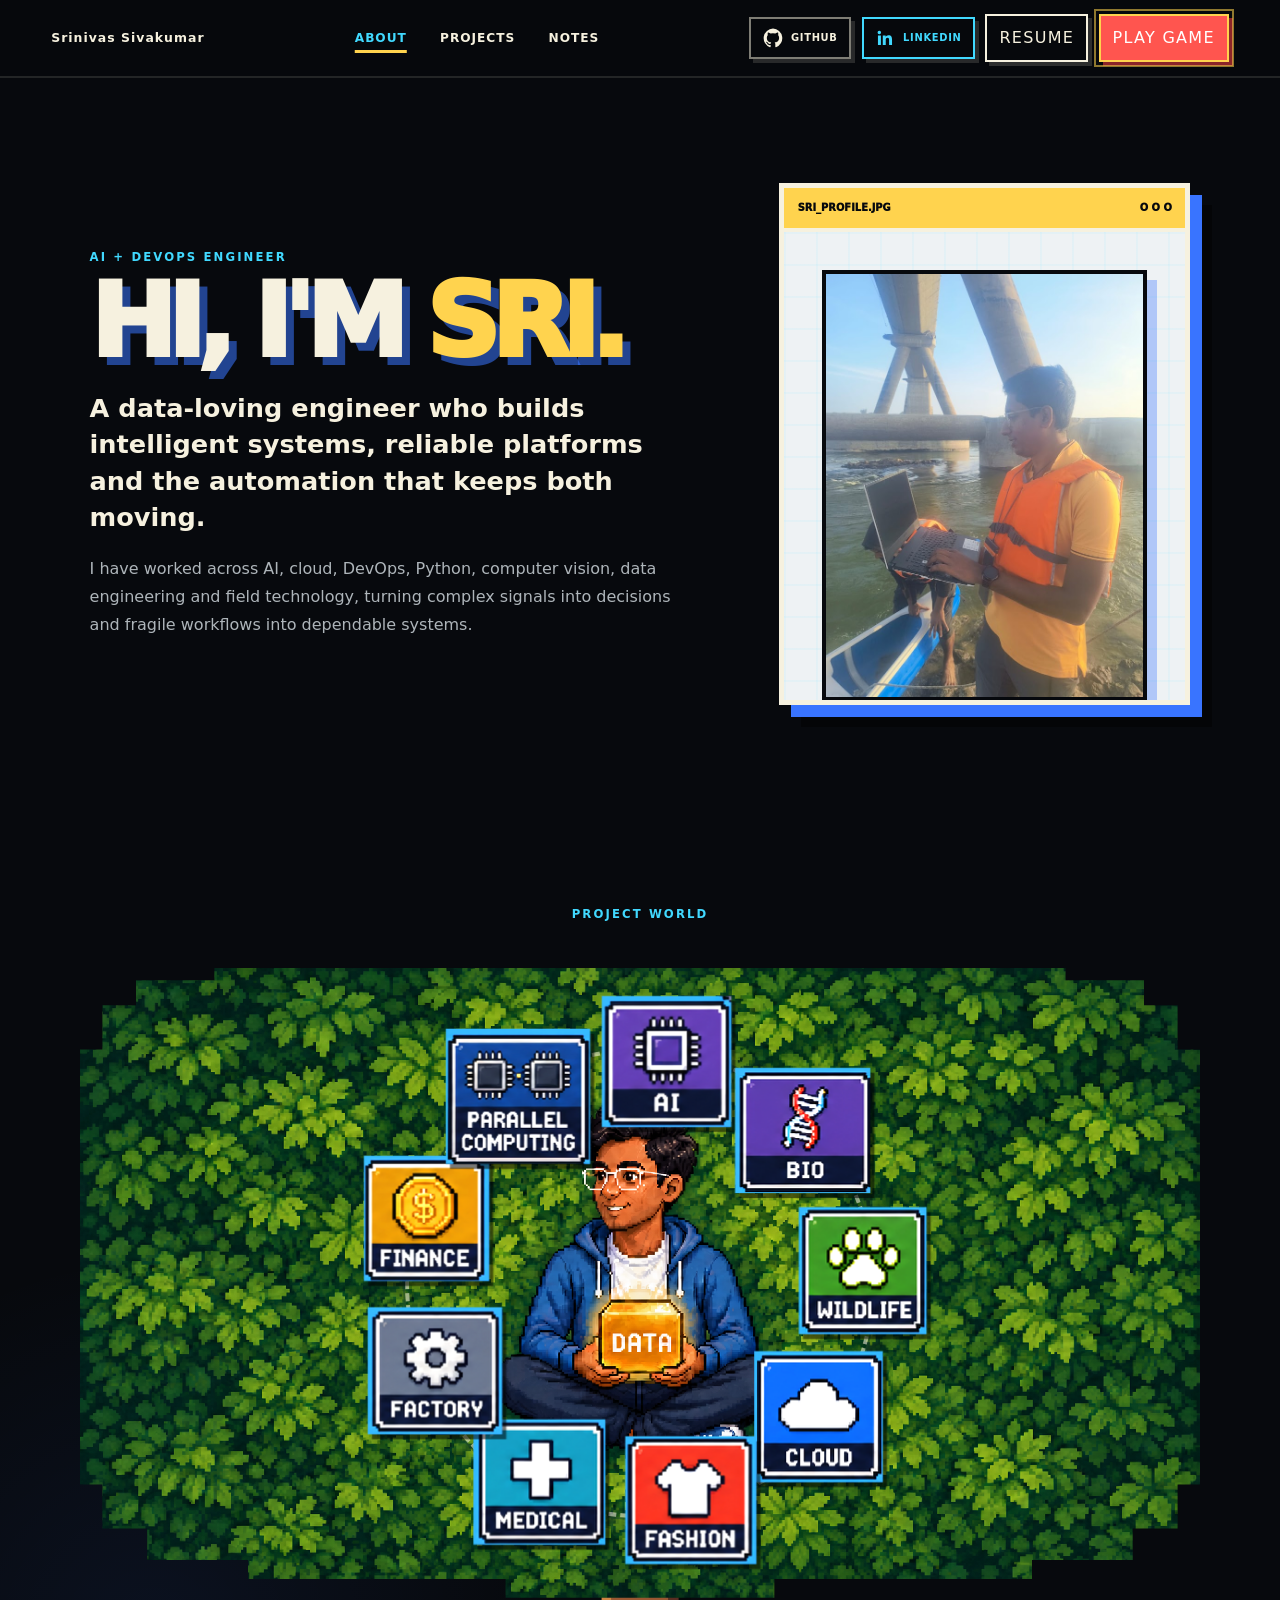
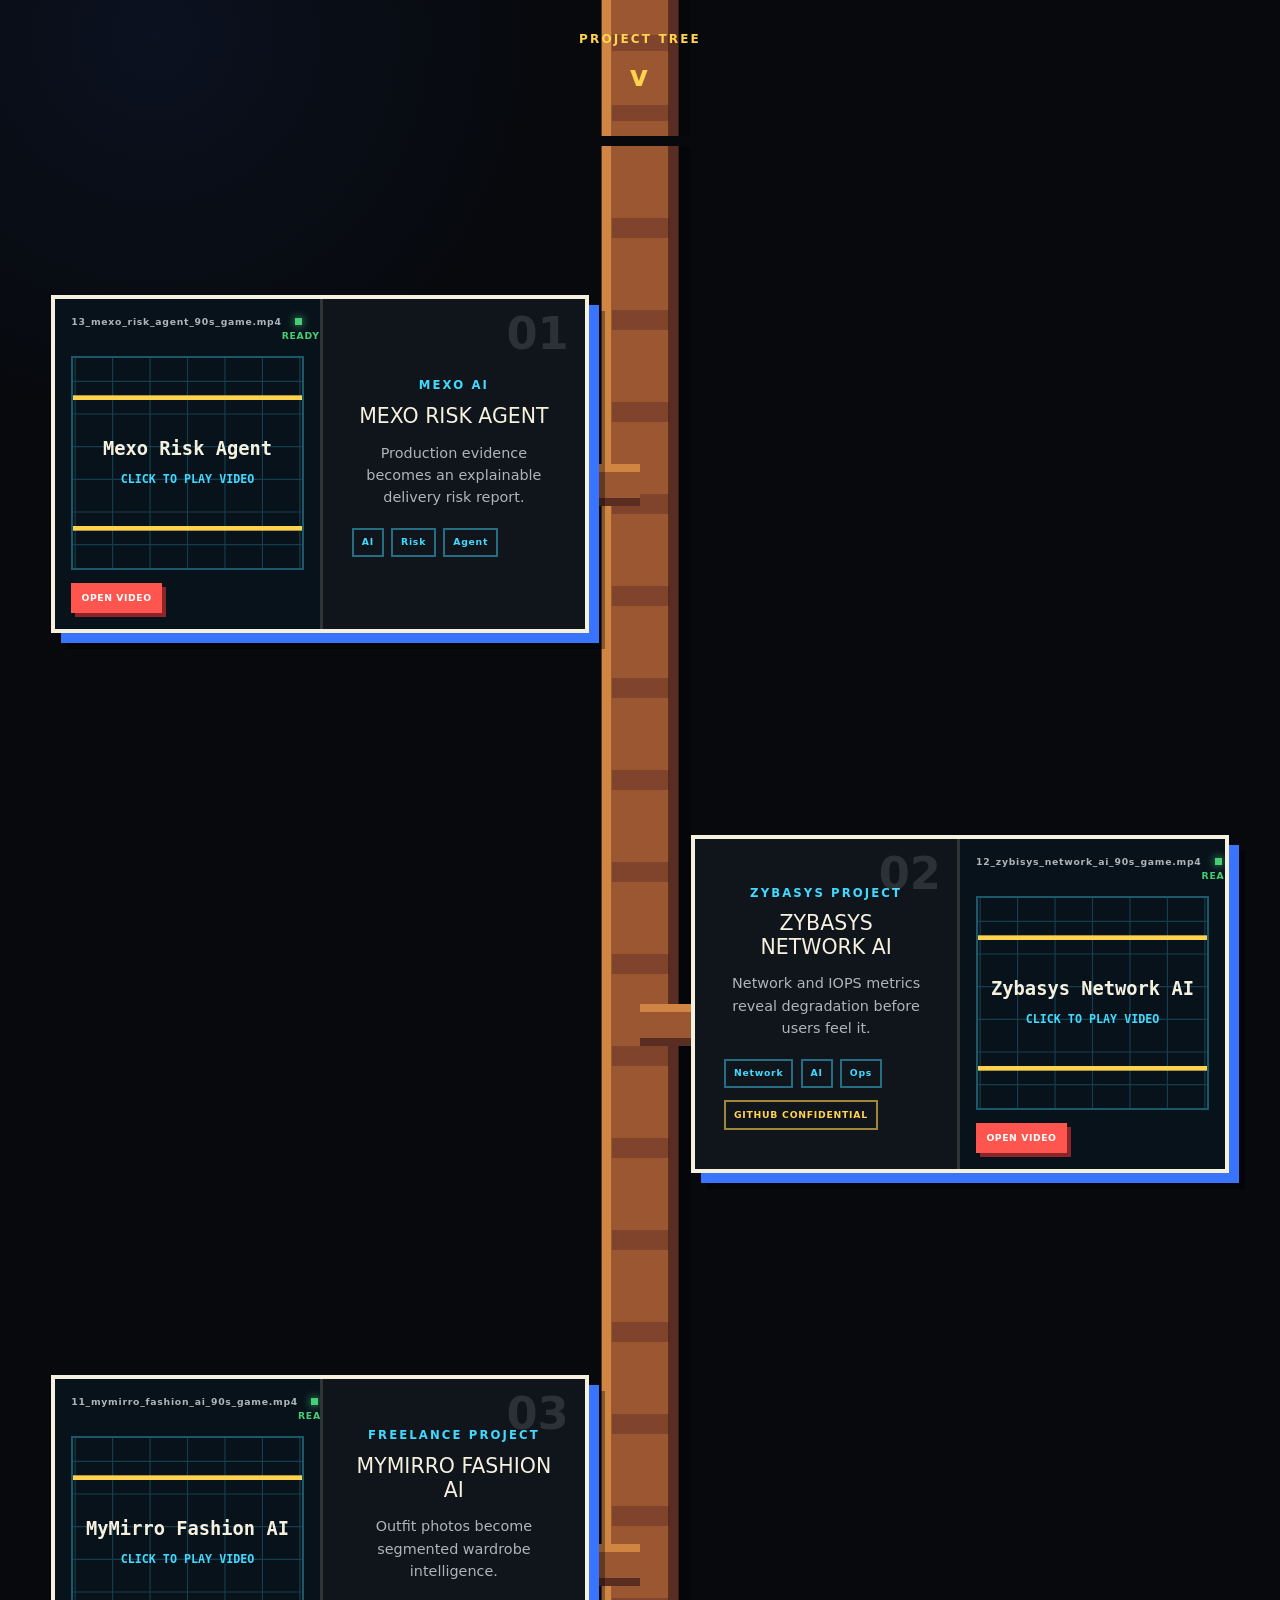
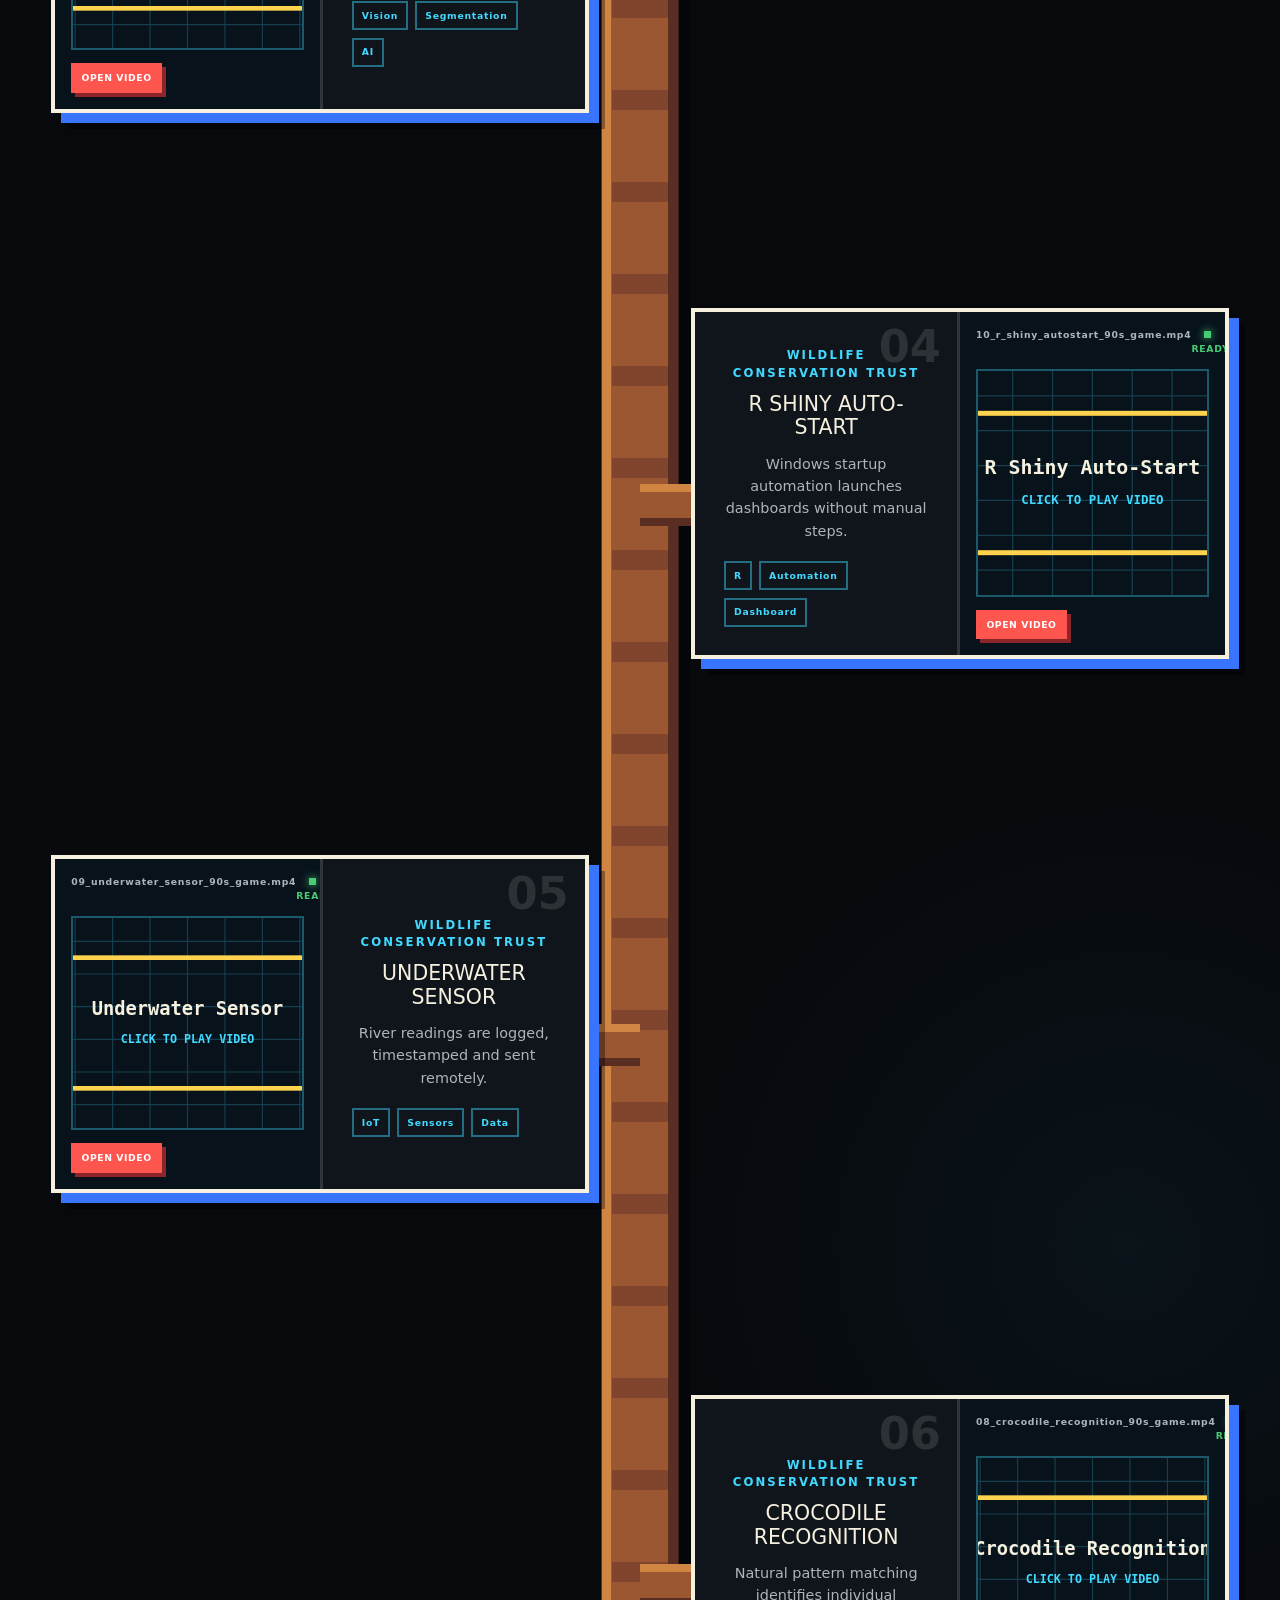
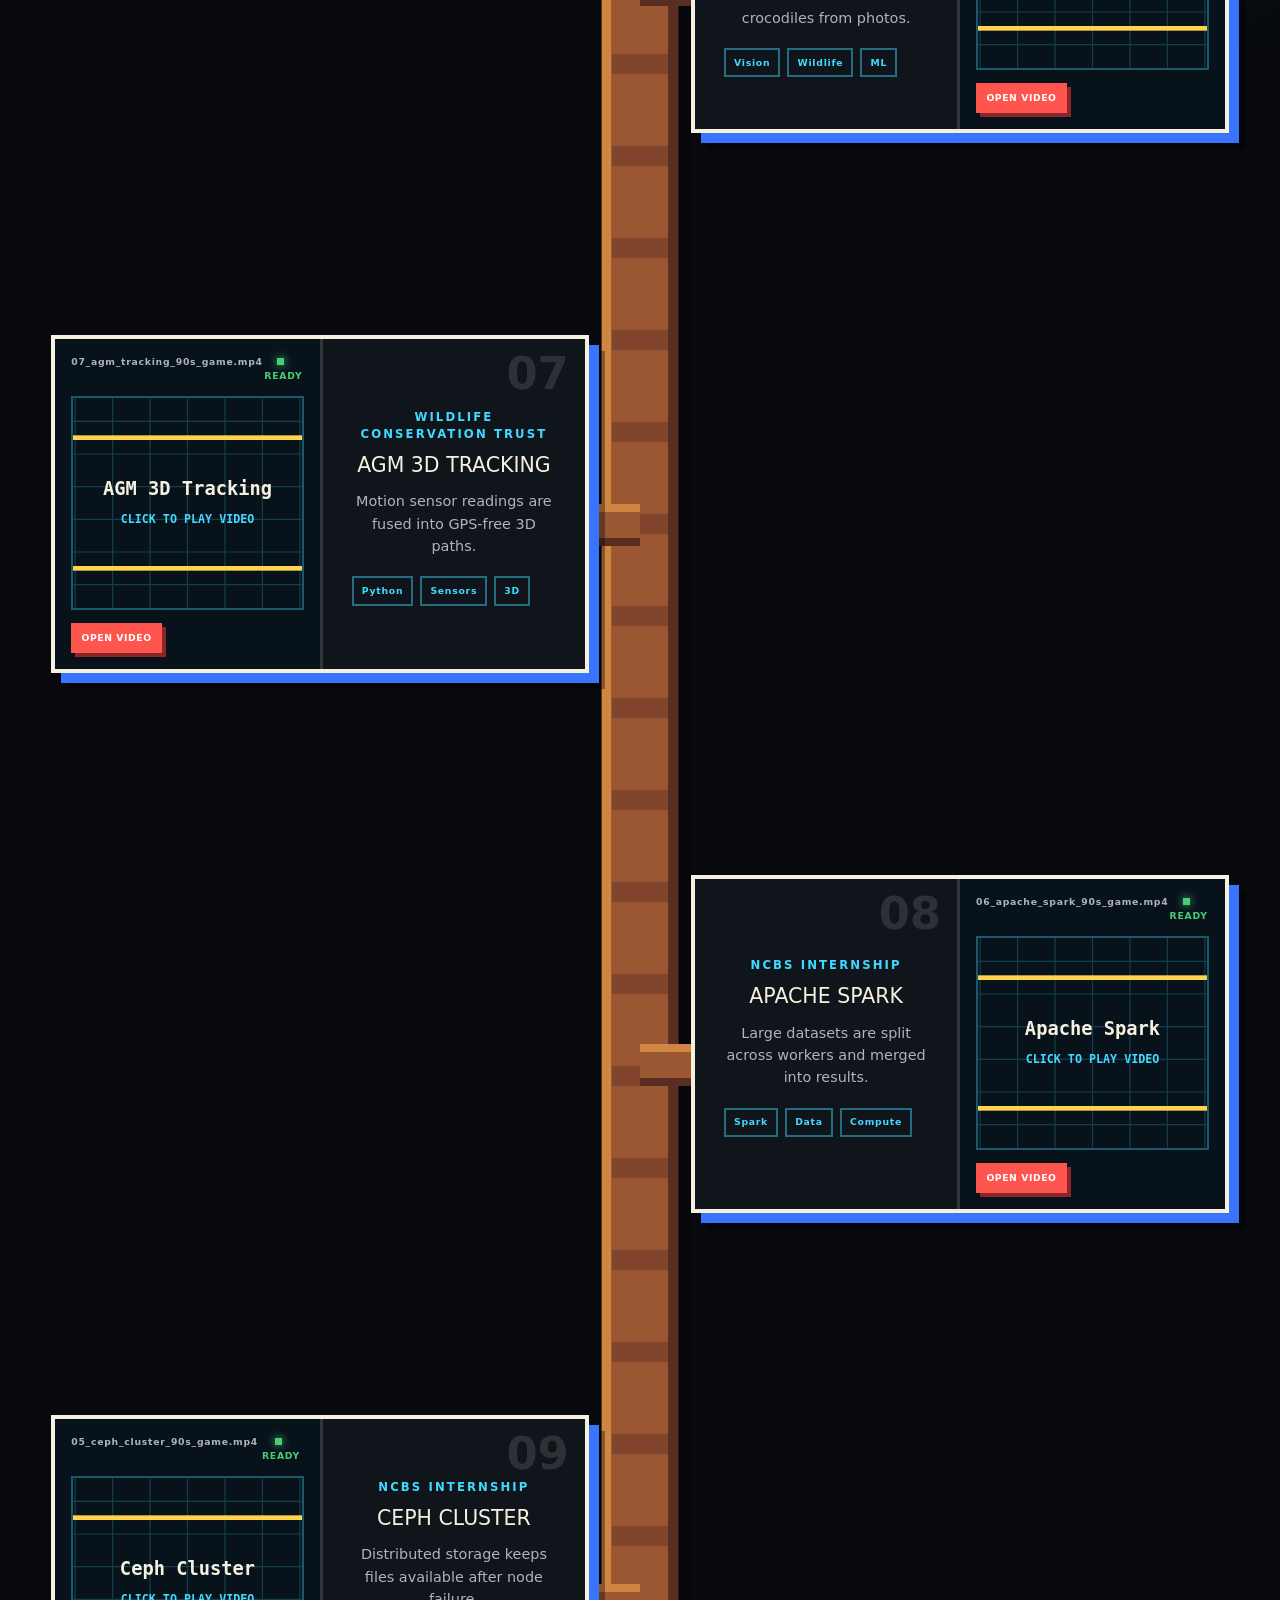
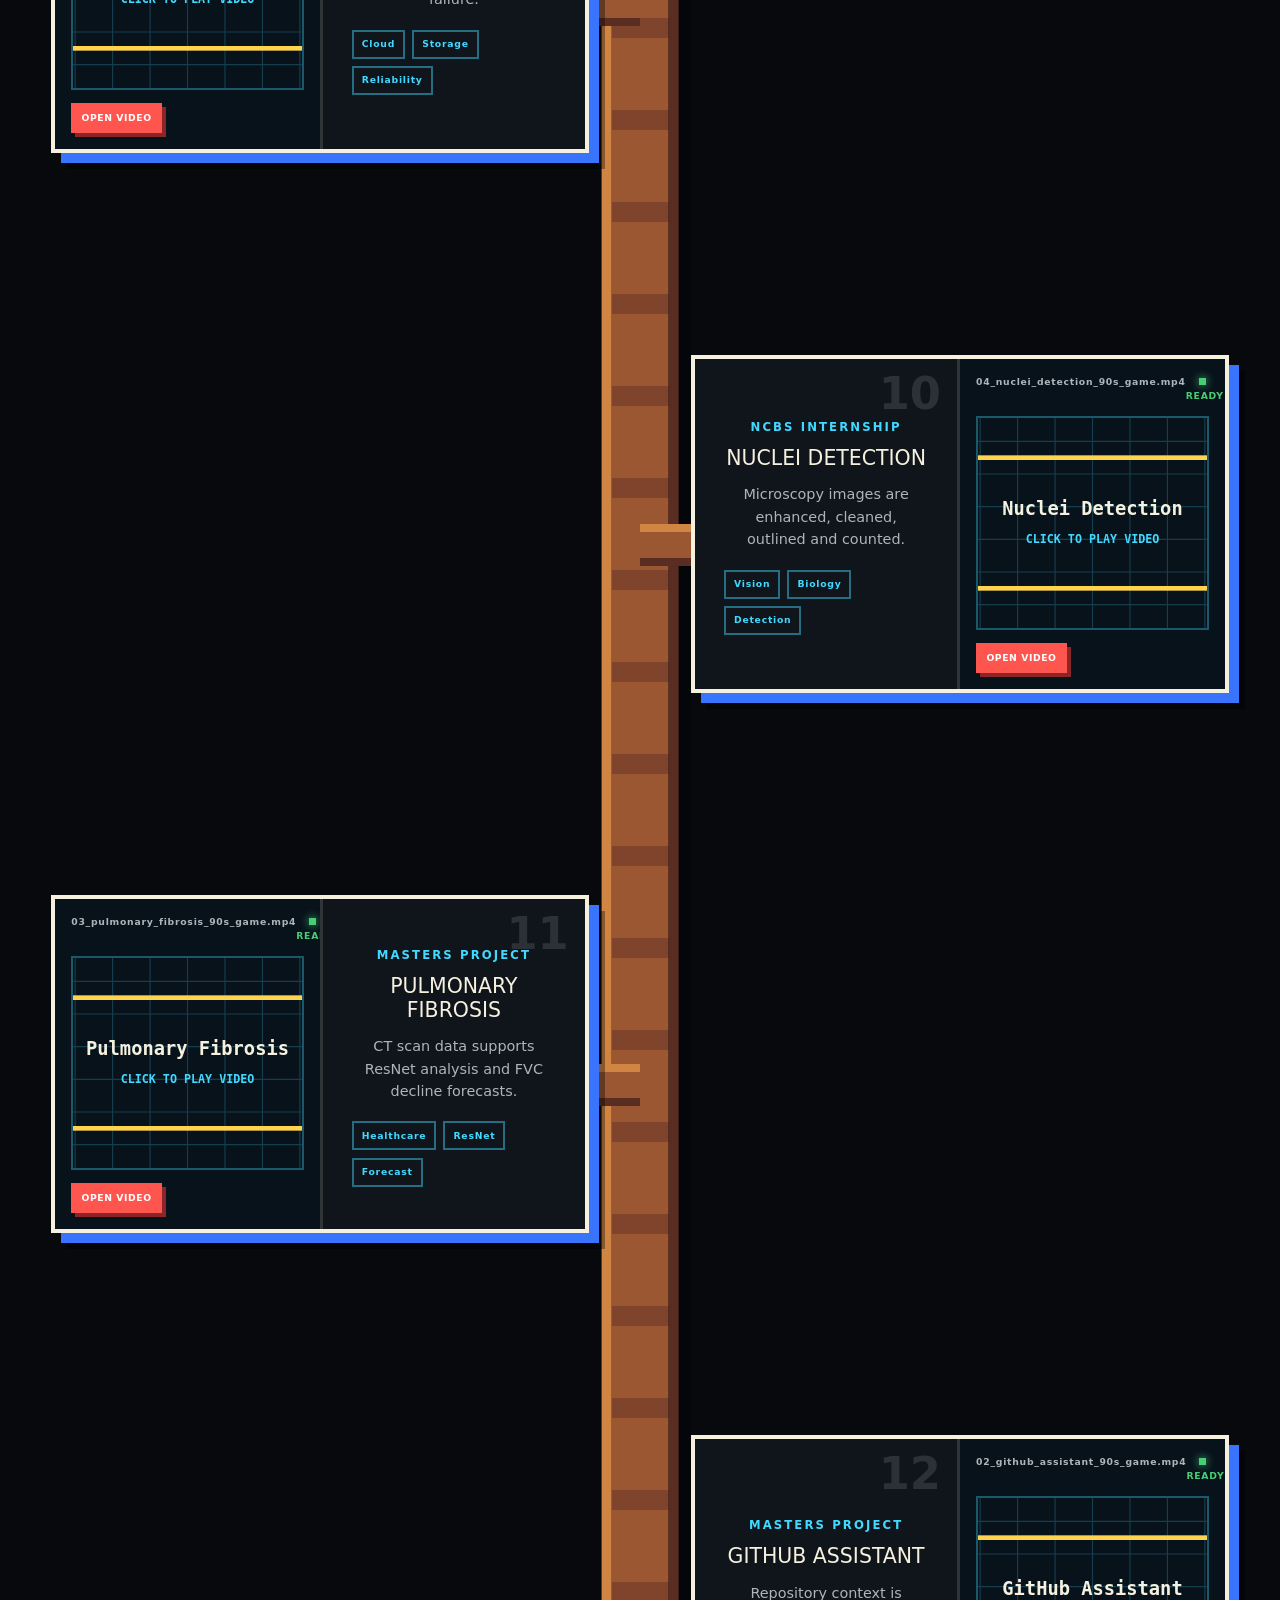
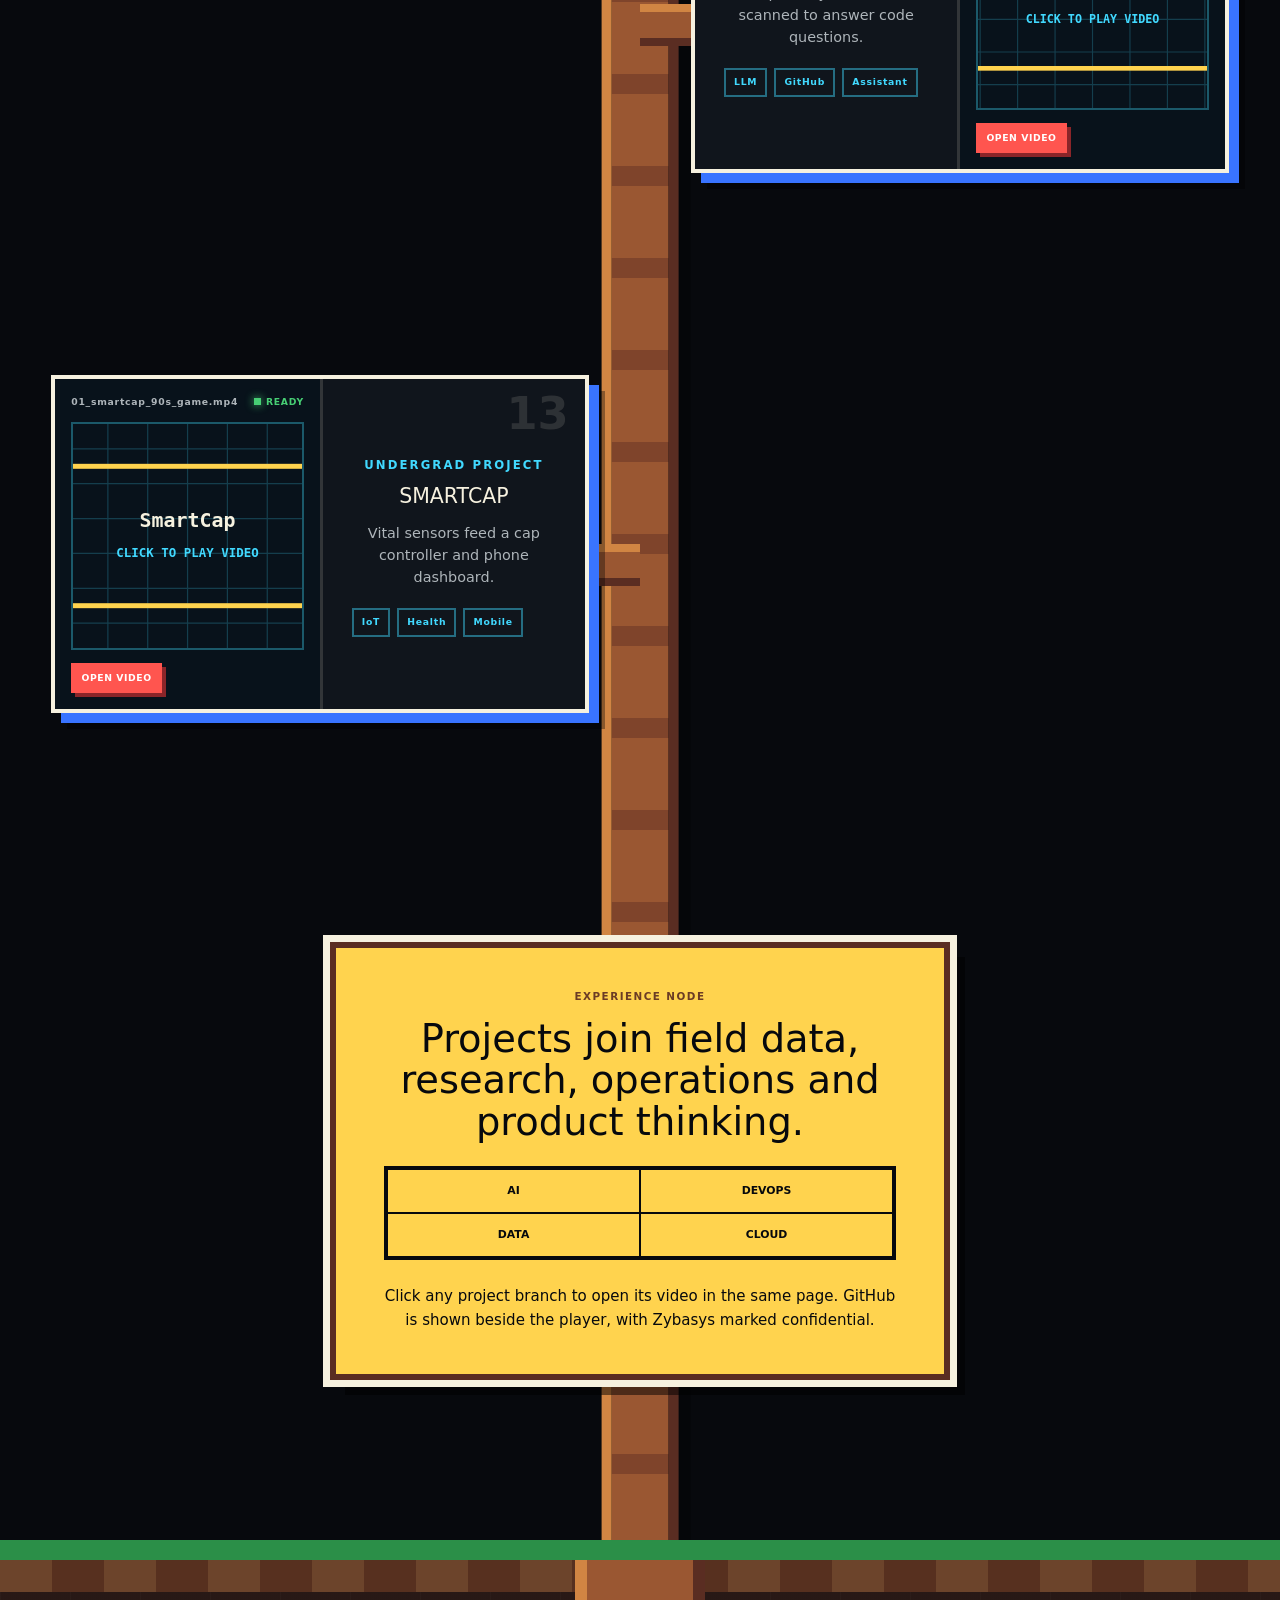
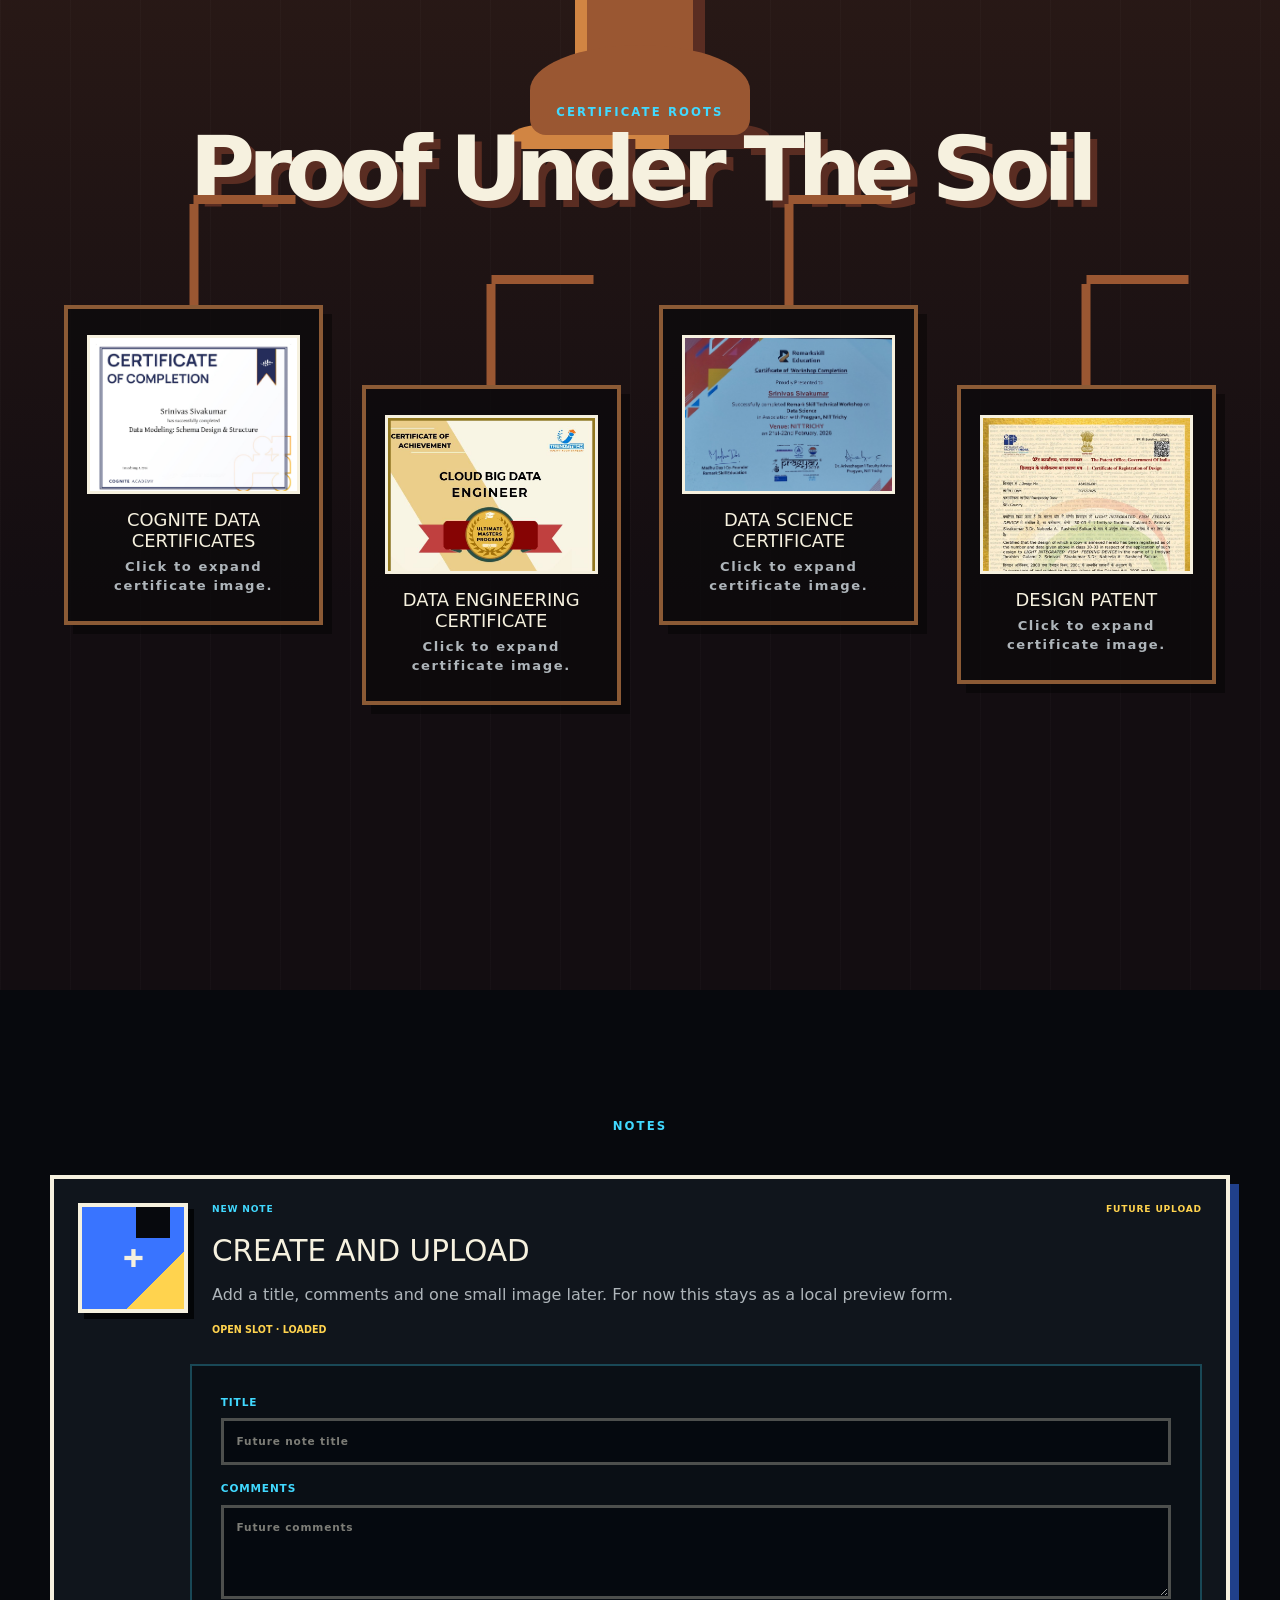
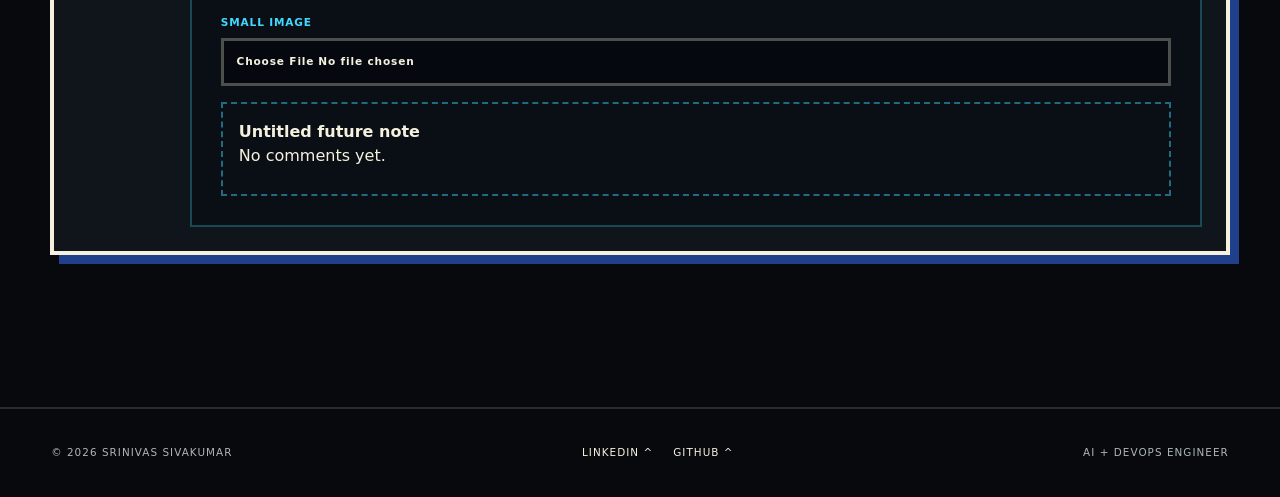
==== commit 112d1f0b: "Make game button more noticeable" ====
--- a/index.html
+++ b/index.html
@@ -3,10 +3,19 @@
 <head>
   <meta charset="utf-8">
   <meta name="viewport" content="width=device-width, initial-scale=1">
-  <title>Sri 90s Game Portfolio</title>
-  <meta name="description" content="Srinivas Sivakumar's scrollable 90s game-inspired AI, data and DevOps portfolio.">
+  <title>Srinivas Sivakumar | AI, Data & DevOps Engineer</title>
+  <meta name="description" content="Portfolio of Srinivas Sivakumar, an AI, data and DevOps engineer building intelligent applications, automation workflows and reliable cloud systems.">
+  <meta property="og:title" content="Srinivas Sivakumar | AI, Data & DevOps Engineer">
+  <meta property="og:description" content="AI, data and DevOps portfolio featuring intelligent applications, automation workflows, cloud systems and applied engineering projects.">
+  <meta property="og:type" content="website">
+  <meta property="og:url" content="https://srinivassivakumar.github.io/">
+  <meta property="og:image" content="https://srinivassivakumar.github.io/srimage.jpg">
+  <meta name="twitter:card" content="summary_large_image">
+  <meta name="twitter:title" content="Srinivas Sivakumar | AI, Data & DevOps Engineer">
+  <meta name="twitter:description" content="AI, data and DevOps portfolio featuring intelligent applications, automation workflows, cloud systems and applied engineering projects.">
+  <meta name="twitter:image" content="https://srinivassivakumar.github.io/srimage.jpg">
   <link rel="stylesheet" href="index-Bgo71Hl6.css">
-  <link rel="stylesheet" href="portfolio-overrides.css">
+  <link rel="stylesheet" href="portfolio-overrides.css?v=20260811-game-bounce">
 </head>
 <body class="antialiased">
   <header class="site-header">
@@ -26,7 +35,7 @@
         <span>LINKEDIN</span>
       </a>
       <button class="header-button" type="button" data-open-resume>RESUME</button>
-      <button class="header-button game-button" type="button" data-open-game>GAME</button>
+      <button class="header-button game-button" type="button" data-open-game>PLAY GAME</button>
     </div>
   </header>
 
@@ -149,6 +158,11 @@
       <object data="Resume_Srinivas_Sivakumar.pdf" type="application/pdf">
         <p>Your browser cannot preview the PDF here. Use the download button above.</p>
       </object>
+      <div class="resume-mobile-prompt">
+        <strong>Resume PDF</strong>
+        <p>Mobile browsers often block embedded PDF previews. Open or download the resume directly.</p>
+        <a class="modal-download" href="Resume_Srinivas_Sivakumar.pdf" target="_blank" rel="noreferrer">OPEN PDF</a>
+      </div>
     </div>
   </div>
 
--- a/portfolio-overrides.css
+++ b/portfolio-overrides.css
@@ -33,6 +33,70 @@
 .brand {
   white-space: nowrap;
   font-size: .78rem;
+}
+
+.header-button.game-button {
+  min-width: 112px;
+  position: relative;
+  transform-origin: center bottom;
+  animation: game-button-bounce 2.25s steps(2, end) infinite;
+}
+
+.header-button.game-button::after {
+  content: "";
+  pointer-events: none;
+  border: 2px solid var(--yellow);
+  opacity: .55;
+  position: absolute;
+  inset: -7px;
+  animation: game-button-signal 2.25s steps(2, end) infinite;
+}
+
+.header-button.game-button:hover,
+.header-button.game-button:focus-visible {
+  animation-play-state: paused;
+  transform: translateY(-3px);
+}
+
+@keyframes game-button-bounce {
+  0%, 68%, 100% {
+    transform: translateY(0);
+    box-shadow: 4px 4px #8b2529;
+  }
+
+  74% {
+    transform: translateY(-7px);
+    box-shadow: 4px 11px #8b2529;
+  }
+
+  82% {
+    transform: translateY(0);
+    box-shadow: 4px 4px #8b2529;
+  }
+
+  88% {
+    transform: translateY(-3px);
+    box-shadow: 4px 7px #8b2529;
+  }
+}
+
+@keyframes game-button-signal {
+  0%, 62%, 100% {
+    opacity: 0;
+    transform: scale(.92);
+  }
+
+  70%, 86% {
+    opacity: .75;
+    transform: scale(1);
+  }
+}
+
+@media (prefers-reduced-motion: reduce) {
+  .header-button.game-button,
+  .header-button.game-button::after {
+    animation: none;
+  }
 }
 
 .domain-canopy {
@@ -324,6 +388,10 @@
   width: 100%;
   height: calc(92vh - 66px);
   background: #fff;
+}
+
+.resume-mobile-prompt {
+  display: none;
 }
 
 .project-modal-body {
@@ -450,6 +518,15 @@
 }
 
 @media (width <= 760px) {
+  .page-section {
+    scroll-margin-top: 124px;
+  }
+
+  .project-hero {
+    min-height: auto;
+    padding: 2.75rem 1rem 2.5rem;
+  }
+
   .notes-hero h1,
   .project-hero h1,
   .about-copy h1 {
@@ -477,7 +554,7 @@
     width: 100vw;
     height: auto;
     aspect-ratio: 16 / 9;
-    margin-top: 4rem;
+    margin-top: 2.25rem;
   }
 
   .domain-badge {
@@ -513,16 +590,24 @@
   }
 
   .canopy-trunk-bridge {
-    height: 110px;
-    bottom: -96px;
+    width: 46px;
+    height: 156px;
+    left: 13px;
+    bottom: -140px;
+    border-left-width: 7px;
+    border-right-width: 7px;
+    transform: none;
+    box-shadow: 8px 0 #00000047;
   }
 
   .journey {
-    padding-top: 1rem;
+    padding-top: 2rem;
   }
 
   .project-hero .scroll-cue {
-    margin-top: 3.25rem;
+    align-self: flex-start;
+    margin-top: 2rem;
+    margin-left: 34px;
   }
 
   .project-modal-body {
@@ -550,3 +635,249 @@
     gap: .35rem;
   }
 }
+
+@media (max-width: 760px) {
+  .header-button.game-button {
+    font-size: .56rem;
+    padding: .55rem .68rem;
+  }
+
+  .project-hero {
+    min-height: auto;
+    padding: 2.75rem 1rem 1.5rem;
+  }
+
+  .domain-canopy {
+    --orbit-radius: min(28vw, 112px);
+    width: min(100vw, 460px);
+    margin: 2rem auto 0;
+  }
+
+  .canopy-trunk-bridge {
+    display: none;
+  }
+
+  .project-hero .scroll-cue {
+    display: none;
+  }
+
+  .journey {
+    width: 100%;
+    padding: 1rem 1rem 4rem;
+  }
+
+  .journey::before,
+  .project-row::before,
+  .branch-tip {
+    display: none;
+  }
+
+  .project-row {
+    min-height: 0;
+    padding: 0;
+    margin: 0 0 1.35rem;
+    display: block;
+  }
+
+  .project-card,
+  .side-left .project-card,
+  .side-right .project-card {
+    width: 100%;
+    display: grid;
+    grid-template-columns: 1fr;
+    box-shadow: 7px 7px 0 var(--blue);
+  }
+
+  .project-card:hover,
+  .project-card:focus-visible {
+    transform: none;
+    box-shadow: 7px 7px 0 var(--yellow);
+  }
+
+  .side-left .project-copy,
+  .side-right .project-copy {
+    border: 0;
+    border-bottom: 3px solid #f6f1df26;
+    order: 1;
+  }
+
+  .side-left .pixel-screen,
+  .side-right .pixel-screen {
+    order: 2;
+  }
+
+  .project-copy {
+    min-height: 0;
+    padding: 1.55rem 1.2rem 1.2rem;
+    text-align: left;
+  }
+
+  .project-number {
+    top: .65rem;
+    right: .85rem;
+    font-size: 2.2rem;
+  }
+
+  .project-copy h2 {
+    max-width: calc(100% - 3rem);
+    font-size: 1.18rem;
+  }
+
+  .project-copy ul {
+    gap: .4rem;
+  }
+
+  .project-copy li,
+  .private-note {
+    font-size: .54rem;
+  }
+
+  .pixel-screen {
+    min-height: 0;
+    padding: .85rem;
+  }
+
+  .screen-topbar {
+    gap: .5rem;
+    align-items: flex-start;
+    font-size: .48rem;
+  }
+
+  .screen-topbar span:first-child {
+    min-width: 0;
+    overflow-wrap: anywhere;
+  }
+
+  .project-thumb {
+    min-height: 132px;
+    max-height: 158px;
+  }
+
+  .play-chip {
+    margin-top: .25rem;
+  }
+
+  .underground {
+    min-height: 0;
+    padding: 3rem 1rem 4rem;
+    overflow: hidden;
+  }
+
+  .underground::before {
+    height: 16px;
+  }
+
+  .ground-line,
+  .root-hub {
+    display: none;
+  }
+
+  .underground > .eyebrow,
+  .underground > h2 {
+    text-align: center;
+    margin-left: 0;
+  }
+
+  .underground > h2 {
+    margin: .75rem auto 2rem;
+    max-width: 11ch;
+    font-size: clamp(2.35rem, 13vw, 3.35rem);
+    line-height: .95;
+    letter-spacing: 0;
+    text-shadow: 4px 4px 0 var(--wood-dark);
+  }
+
+  .roots-grid {
+    grid-template-columns: 1fr;
+    gap: 1rem;
+    padding-left: 0;
+    width: 100%;
+  }
+
+  .root-card,
+  .root-card:nth-child(2n) {
+    width: 100%;
+    margin: 0;
+    box-shadow: 7px 7px 0 #00000080;
+  }
+
+  .root-wire {
+    display: none;
+  }
+
+  .modal-overlay {
+    align-items: start;
+    padding: .75rem;
+    overflow-y: auto;
+  }
+
+  .media-modal {
+    width: min(100%, 420px);
+    max-height: none;
+    border-width: 3px;
+    box-shadow: 7px 7px 0 var(--blue);
+  }
+
+  .resume-modal {
+    margin: 1rem auto;
+  }
+
+  .resume-modal .modal-titlebar {
+    display: grid;
+    grid-template-columns: 1fr;
+    gap: .8rem;
+    padding: .9rem;
+  }
+
+  .resume-modal .modal-titlebar strong {
+    max-width: 100%;
+    font-size: clamp(.9rem, 5vw, 1.2rem);
+    line-height: 1.2;
+    overflow-wrap: anywhere;
+  }
+
+  .resume-modal .modal-actions {
+    display: grid;
+    grid-template-columns: 1fr 44px;
+    gap: .65rem;
+    width: 100%;
+  }
+
+  .resume-modal .modal-download,
+  .resume-mobile-prompt .modal-download {
+    justify-content: center;
+    min-height: 44px;
+    font-size: .7rem;
+  }
+
+  .resume-modal .modal-titlebar button {
+    width: 44px;
+    height: 44px;
+  }
+
+  .resume-modal object {
+    display: none;
+  }
+
+  .resume-mobile-prompt {
+    background: #fff;
+    color: var(--ink);
+    display: grid;
+    gap: .85rem;
+    min-height: 260px;
+    padding: 1.25rem;
+    align-content: center;
+    text-align: center;
+  }
+
+  .resume-mobile-prompt strong {
+    font-size: 1.2rem;
+  }
+
+  .resume-mobile-prompt p {
+    color: #3d434d;
+    font-family: var(--font-geist-sans), Arial, sans-serif;
+    margin: 0;
+    line-height: 1.5;
+  }
+}
